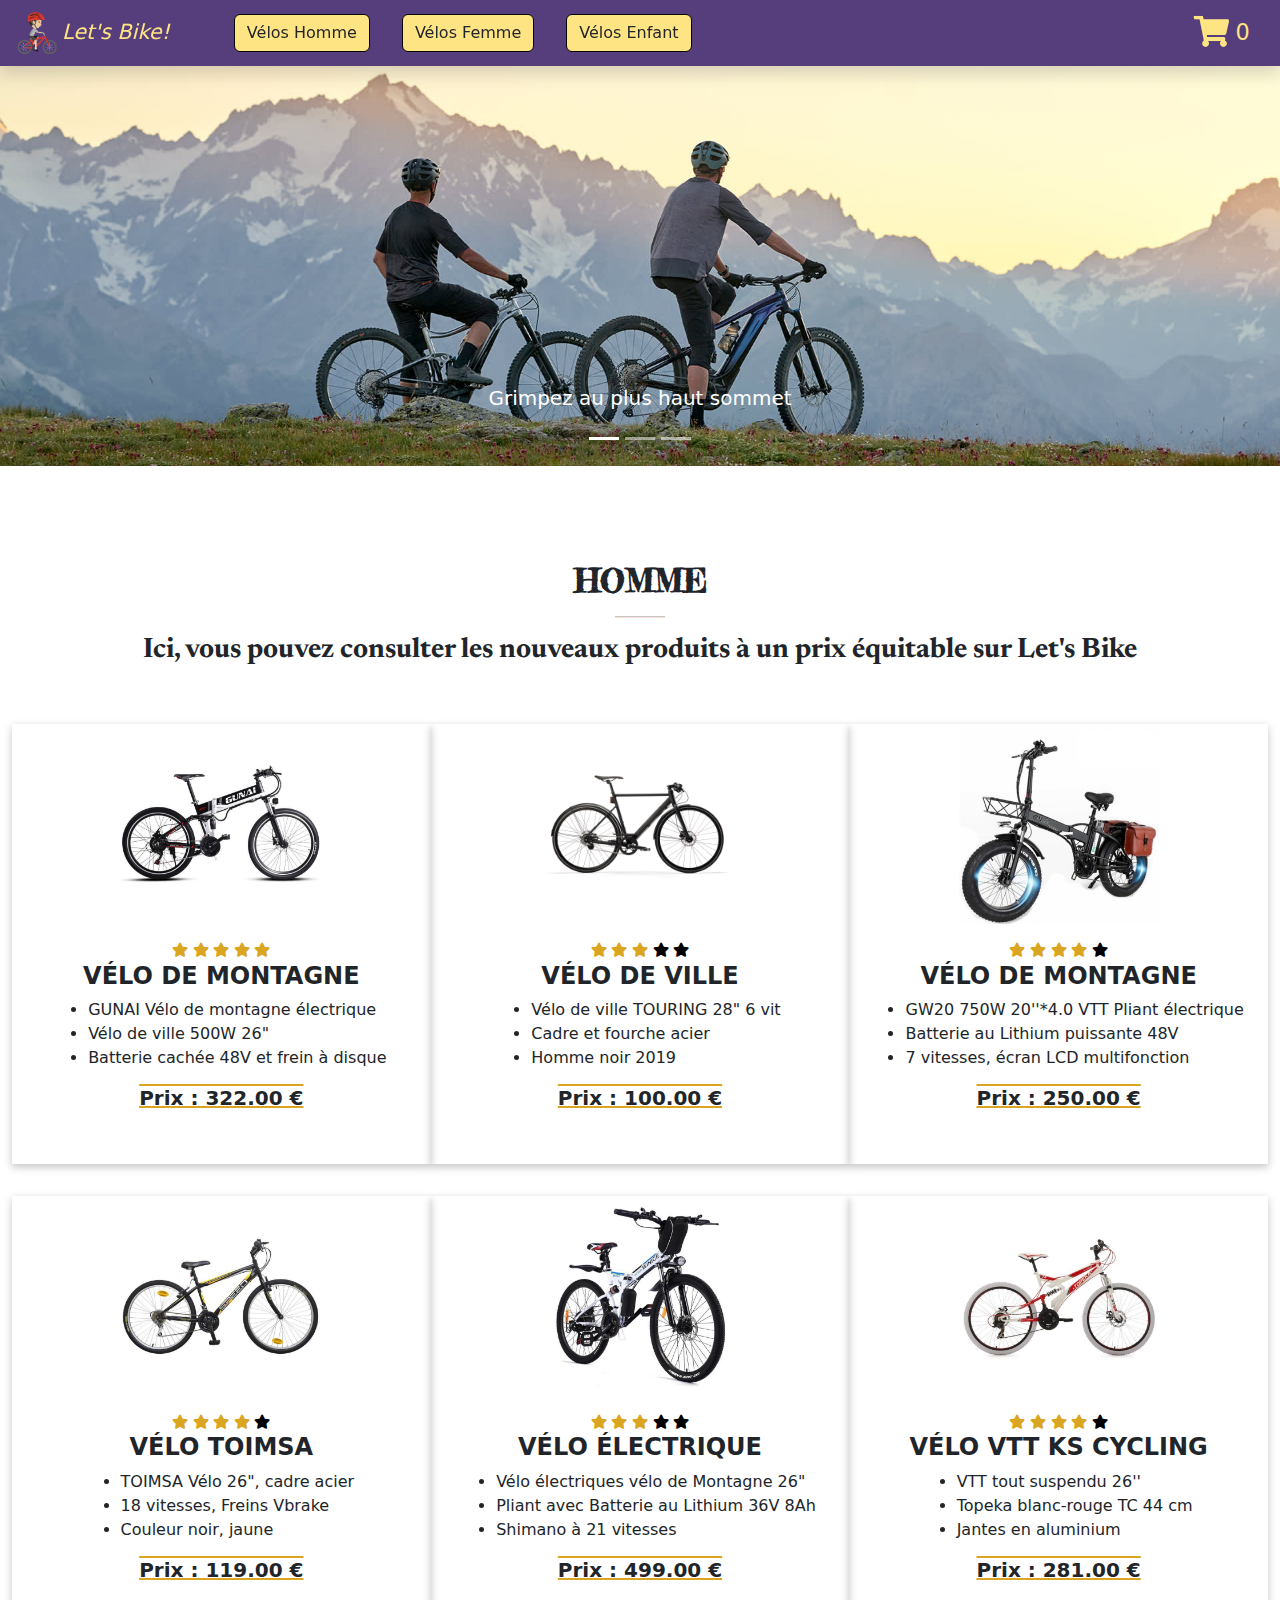
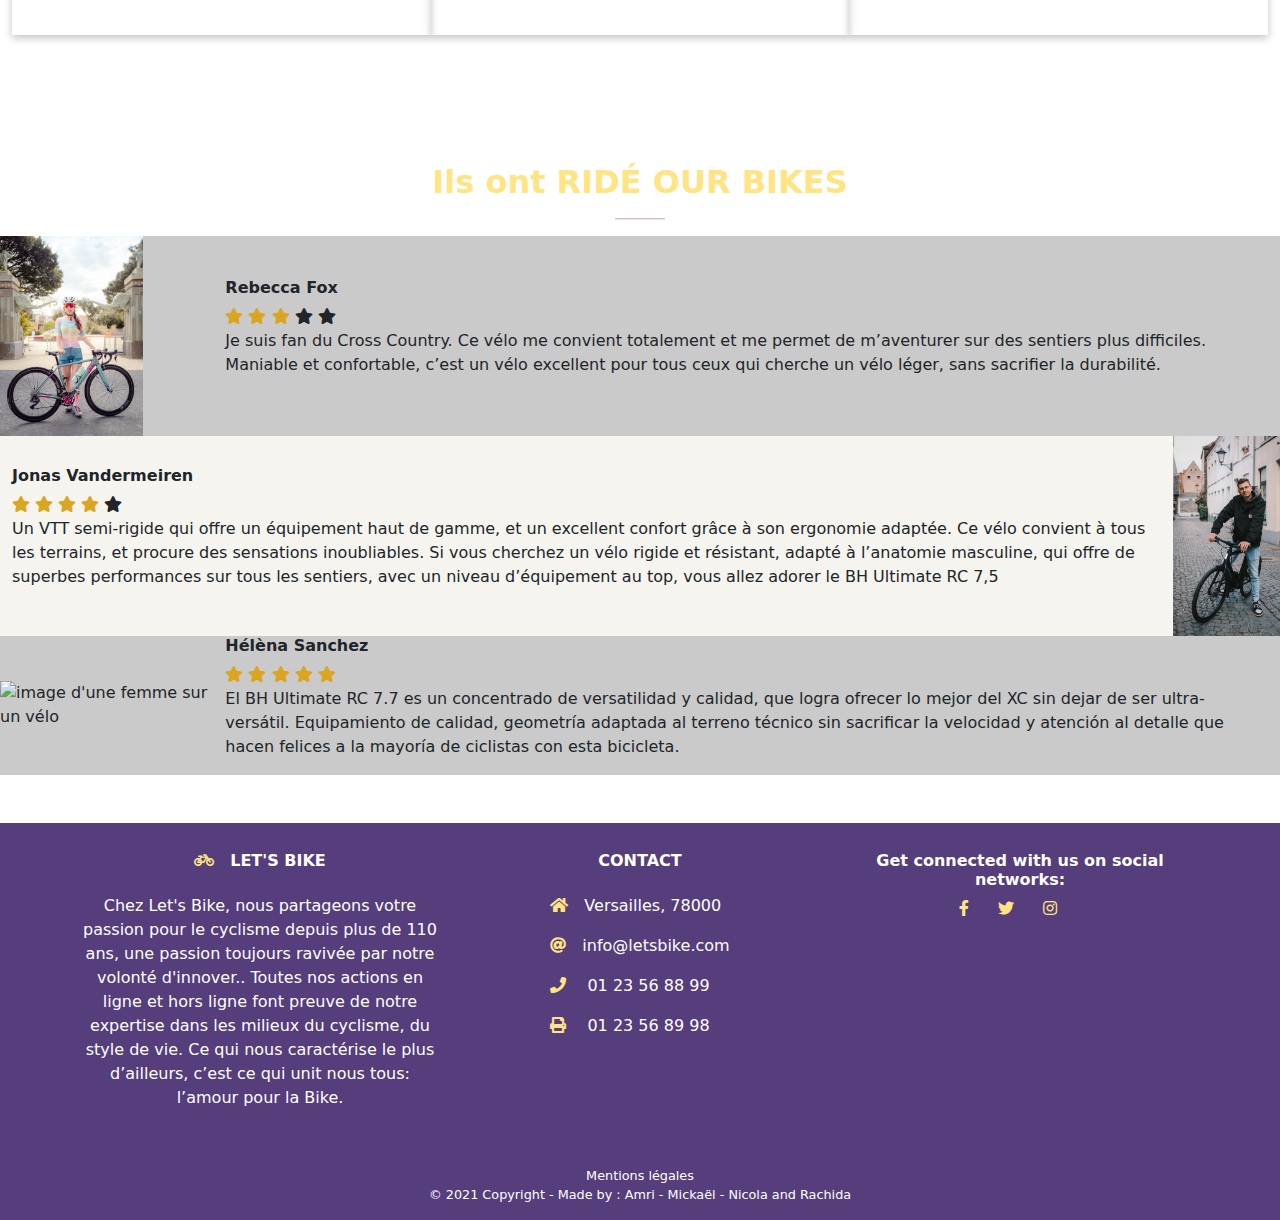
==== index.html @ 87f049ac "2éme modal" ====
<!DOCTYPE html>
<html lang="fr" dir="ltr">

<head>
    <meta charset="UTF-8">
    <meta http-equiv="X-UA-Compatible" content="IE=edge">
    <meta name="viewport" content="width=device-width, initial-scale=1.0">
    <!-- Favicon -->
    <link rel="icon" href="images/icon/favi.png" />
    <title>Let's Bike - Home</title>

    <!-- Bootstrap CSS -->
    <link rel="stylesheet" href="https://cdn.jsdelivr.net/npm/bootstrap@5.0.1/dist/css/bootstrap.min.css">
    <!-- Font awesome -->
    <link rel="stylesheet" href="https://cdnjs.cloudflare.com/ajax/libs/font-awesome/5.15.3/css/all.min.css" />
    <!--Font style google-->
    <link rel="preconnect" href="https://fonts.gstatic.com">
    <link href="https://fonts.googleapis.com/css2?family=Fredericka+the+Great&display=swap" rel="stylesheet">
    <link href="https://fonts.googleapis.com/css2?family=Newsreader:wght@200&display=swap" rel="stylesheet">

    <!-- Mon fichier css-->
    <link rel="stylesheet" href="css/style.css">


</head>

<body>
    <!-- Header -->
    <header id="header-top">
        <!-- Navbar -->
        <nav class="navbar navbar-expand-md navbar-dark fixed-top shadow" id="navbar-custom">
            <!-- Container wrapper -->
            <div class="container-fluid d-flex flex-wrap justify-content-between">
                <!-- Navbar brand -->
                <div class="brand order-2 order-md-1">
                    <a class="navbar-brand mt-lg-0 fst-italic" href="#header-top"><img class="my-0"
                            src="images/logo.png" alt="logo" height="50px" width="50px">Let's Bike!</a>
                </div>

                <!-- Toggle button -->
                <div class="menu-burger order-1">
                    <button class="navbar-toggler" type="button" data-bs-toggle="collapse" data-bs-target="#navbarNav"
                        aria-controls="navbarNav" aria-expanded="false" aria-label="Toggle navigation">
                        <span class="navbar-toggler-icon"></span>
                    </button>
                </div>

                <!-- Collapsible wrapper -->
                <div id="navbarNav" class="collapse navbar-collapse order-2 order-md-1">

                    <!-- links -->
                    <ul class="navbar-nav fs-4 me-auto mb-2 mb-lg-0 categories text-center">
                        <li class="nav-item displayed my-1">
                            <a class="btn btn ms-lg-5 mx-3 " href="#velos-homme">Vélos Homme</a>
                        </li>
                        <li class="nav-item my-1">
                            <a class="btn btn mx-3" href="#velos-femme">Vélos Femme</a>
                        </li>
                        <li class="nav-item my-1">
                            <a class="btn btn mx-3" href="#velos-enfant">Vélos Enfant</a>
                        </li>
                    </ul>
                    <!-- links -->
                </div>
                <!-- Collapsible wrapper -->

                <!-- Right elements -->
                <div class="cart d-flex me-lg-3 order-1">
                    <!-- Icon -->
                    <a href="#"><i class="fas fa-shopping-cart" data-bs-toggle="modal" data-bs-target="#exampleModal"></i><span
                            class="items-counter ml-auto p-2">0</span>
                    </a>
                </div>
                <!-- Right elements -->
            </div>
            <!-- Container wrapper -->
        </nav>
        <!-- Navbar -->
    </header class="mb-5">

    <!-- Carousel -->
    <section id="carousel">
        <div id="carouselExampleCaptions" class="carousel slide carousel-fade" data-bs-ride="carousel">
            <div class="carousel-indicators">
                <button type="button" data-bs-target="#carouselExampleCaptions" data-bs-slide-to="0" class="active"
                    aria-current="true" aria-label="Slide 1"></button>
                <button type="button" data-bs-target="#carouselExampleCaptions" data-bs-slide-to="1"
                    aria-label="Slide 2"></button>
                <button type="button" data-bs-target="#carouselExampleCaptions" data-bs-slide-to="2"
                    aria-label="Slide 3"></button>
            </div>
            <div class="carousel-inner">
                <div class="carousel-item active">
                    <img src="images/carousel/carousel1.jpeg" class="d-block w-100" alt="...">
                    <div class="carousel-caption d-none d-md-block">
                        <h5>Grimpez au plus haut sommet</h5>
                        <p></p>
                    </div>
                </div>
                <div class="carousel-item">
                    <img src="images/carousel/carousel2.jpeg" class="d-block w-100" alt="...">
                    <div class="carousel-caption d-none d-md-block">
                        <h5>Traversez sans effort</h5>
                        <p></p>
                    </div>
                </div>
                <div class="carousel-item">
                    <img src="images/carousel/carousel3.jpeg" class="d-block w-100" alt="...">
                    <div class="carousel-caption d-none d-md-block">
                        <h5>Partagez un chemin</h5>
                        <p></p>
                    </div>
                </div>
            </div>
        </div>
    </section>
    <!-- Les cards Section -->

    <!-- Les cards Vélo pour Homme -->
    <main class="categories">
        <section id="velos-homme" class="category displayed mb-5 pb-5">

            <div class="container text-center mt-5 py-5">
                <h2 class="text-uppercase fw-bold">HOMME</h2>
                <hr class="mx-auto">
                <h3>Ici, vous pouvez consulter les nouveaux produits à un prix équitable sur Let's Bike</h3>
            </div>

            <div class="row mx-auto container-fluid">

                <div id="0" class="product text-center col-12 col-lg-4">
                    <img class="img-fluid mb-3" src="images/veloHomme/velo1.jpg" alt="velo1"
                        title="GUNAI Vélo de montagne électrique" height="200" width="200">
                    <div class="star">
                        <i class="fas fa-star"></i>
                        <i class="fas fa-star"></i>
                        <i class="fas fa-star"></i>
                        <i class="fas fa-star"></i>
                        <i class="fas fa-star"></i>
                    </div>
                    <h4 class="p-name fw-bold">VÉLO DE MONTAGNE</h4>
                    <ul class="info-flex">
                        <li>
                            GUNAI Vélo de montagne électrique
                        </li>
                        <li>
                            Vélo de ville 500W 26"
                        </li>
                        <li>
                            Batterie cachée 48V et frein à
                            disque
                        </li>
                    </ul>
                    <h5 class="p-price fw-bold">Prix : 322.00 €</h5>
                    <button class="buy-btn" data-bs-toggle="modal" data-bs-target="#exampleModalBuy"><i class="fas fa-shopping-cart"></i> Achat</button>
                    <button class="get-btn"><i class="fas fa-shopping-basket"></i> Ajouter au panier</button>
                </div>



                <div id="1" class="product col-12 col-lg-4 text-center">


                    <img class="img-fluid mb-3" src="images/veloHomme/velo2.jpg" alt="velo2"
                        title="Vélo de ville touring" height="200" width="200">
                    <div class="star">
                        <i class="fas fa-star"></i>
                        <i class="fas fa-star"></i>
                        <i class="fas fa-star"></i>
                        <span class="star-1"><i class="fas fa-star"></i></span>
                        <span class="star-1"><i class="fas fa-star"></i></span>
                    </div>
                    <h4 class="p-name fw-bold">VÉLO DE VILLE</h4>
                    <ul class="info-flex">
                        <li>Vélo de ville TOURING 28" 6 vit</li>
                        <li>Cadre et fourche acier </li>
                        <li>Homme noir 2019</li>
                    </ul>

                    <h5 class="p-price fw-bold">Prix : 100.00 €</h5>
                    <button class="buy-btn" data-bs-toggle="modal" data-bs-target="#exampleModalBuy"><i class="fas fa-shopping-cart"></i> Achat</button>
                    <button class="get-btn"><i class="fas fa-shopping-basket"></i> Ajouter au panier</button>
                </div>





                <div id="2" class="product text-center col-12 col-lg-4">
                    <img class="img-fluid mb-3" src="images/veloHomme/velo3.jpg" alt="velo3"
                        title="VTT Pliant électrique" height="200" width="200">
                    <div class="star">
                        <i class="fas fa-star"></i>
                        <i class="fas fa-star"></i>
                        <i class="fas fa-star"></i>
                        <i class="fas fa-star"></i>
                        <span class="star-1"><i class="fas fa-star"></i></span>
                    </div>
                    <h4 class="p-name fw-bold">VÉLO DE MONTAGNE</h4>

                    <ul class="info-flex">
                        <li>GW20 750W 20''*4.0 VTT Pliant électrique</li>
                        <li>Batterie au Lithium puissante 48V</li>
                        <li>7 vitesses, écran LCD multifonction</li>
                    </ul>

                    <h5 class="p-price fw-bold">Prix : 250.00 €</h5>
                    <button class="buy-btn" data-bs-toggle="modal" data-bs-target="#exampleModalBuy"><i class="fas fa-shopping-cart"></i> Achat</button>
                    <button class="get-btn"><i class="fas fa-shopping-basket"></i> Ajouter au panier</button>
                </div>


                <div id="3" class="product text-center col-12 col-lg-4">
                    <img class="img-fluid mb-3" src="images/veloHomme/velo4.jpg" alt="velo4" title="TOIMSA Vélo 26"
                        height="200" width="200">
                    <div class="star">
                        <i class="fas fa-star"></i>
                        <i class="fas fa-star"></i>
                        <i class="fas fa-star"></i>
                        <i class="fas fa-star"></i>
                        <span class="star-1"><i class="fas fa-star"></i></span>
                    </div>
                    <h4 class="p-name fw-bold">VÉLO TOIMSA</h4>

                    <ul class="info-flex">
                        <li>TOIMSA Vélo 26", cadre acier</li>
                        <li>18 vitesses, Freins Vbrake</li>
                        <li>Couleur noir, jaune</li>
                    </ul>

                    <h5 class="p-price fw-bold">Prix : 119.00 €</h5>
                    <button class="buy-btn" data-bs-toggle="modal" data-bs-target="#exampleModalBuy"><i class="fas fa-shopping-cart"></i> Achat</button>
                    <button class="get-btn"><i class="fas fa-shopping-basket"></i> Ajouter au panier</button>
                </div>

                <div id="4" class="product text-center col-12 col-lg-4">
                    <img class="img-fluid mb-3" src="images/veloHomme/velo5.jpg" alt="velo5"
                        title="Vélo électriques vélo de Montagne" height="200" width="200">
                    <div class="star">
                        <i class="fas fa-star"></i>
                        <i class="fas fa-star"></i>
                        <i class="fas fa-star"></i>
                        <span class="star-1"> <i class="fas fa-star"></i></span>
                        <span class="star-1"> <i class="fas fa-star"></i></span>
                    </div>
                    <h4 class="p-name fw-bold">VÉLO ÉLECTRIQUE</h4>
                    <ul class="info-flex">
                        <li>Vélo électriques vélo de Montagne 26"</li>
                        <li>Pliant avec Batterie au Lithium 36V 8Ah</li>
                        <li>Shimano à 21 vitesses</li>
                    </ul>
                    <h5 class="p-price fw-bold">Prix : 499.00 €</h5>
                    <button class="buy-btn" data-bs-toggle="modal" data-bs-target="#exampleModalBuy"><i class="fas fa-shopping-cart"></i> Achat</button>
                    <button class="get-btn"><i class="fas fa-shopping-basket"></i> Ajouter au panier</button>
                </div>

                <div id="5" class="product text-center col-12 col-lg-4">
                    <img class="img-fluid mb-3" src="images/veloHomme/velo6.jpg" alt="velo6" title="VTT KS Cycling"
                        height="200" width="200">
                    <div class="star">
                        <i class="fas fa-star"></i>
                        <i class="fas fa-star"></i>
                        <i class="fas fa-star"></i>
                        <i class="fas fa-star"></i>
                        <span class="star-1"> <i class="fas fa-star"></i></span>
                    </div>
                    <h4 class="p-name fw-bold">VÉLO VTT KS CYCLING</h4>
                    <ul class="info-flex">
                        <li>VTT tout suspendu 26''</li>
                        <li>Topeka blanc-rouge TC 44 cm</li>
                        <li>Jantes en aluminium</li>
                    </ul>
                    <h5 class="p-price fw-bold">Prix : 281.00 €</h5>
                    <button class="buy-btn" data-bs-toggle="modal" data-bs-target="#exampleModalBuy"><i class="fas fa-shopping-cart"></i> Achat</button>
                    <button class="get-btn"><i class="fas fa-shopping-basket"></i> Ajouter au panier</button>
                </div>
            </div>
        </section>
        <!-- Fin section Homme -->

        <!-- Début section Femme -->
        <section id="velos-femme" class="category mb-5 pb-5">

            <div class="container text-center mt-5 py-5">
                <h2 class="text-uppercase fw-bold">FEMME</h2>
                <hr class="mx-auto">
                <h3>Ici, vous pouvez consulter les nouveaux produits à un prix équitable sur Let's Bike</h3>
            </div>

            <div class="row mx-auto container-fluid">

                <div id="6" class="product text-center col-12 col-lg-4">
                    <img class="img-fluid mb-3" src="images/veloFemme/velo1.jpg" alt="velo1" title="Vélo 26'' VTC City"
                        height="200" width="200">
                    <div class="star">
                        <i class="fas fa-star"></i>
                        <i class="fas fa-star"></i>
                        <i class="fas fa-star"></i>
                        <i class="fas fa-star"></i>
                        <span class="star-1"><i class="fas fa-star"></i></span>
                    </div>
                    <h4 class="p-name fw-bold text-uppercase">Vélo 26'' VTC City</h4>
                    <ul class="info-flex">
                        <li>Vélo 26'' VTC City, 6 Vitesses</li>
                        <li>Dérailleur Shimano TY21, Equipement City avec panier</li>
                        <li>Garde boue & porte bagages</li>
                    </ul>

                    <h5 class="p-price fw-bold">Prix : 199.90 €</h5>
                    <button class="buy-btn" data-bs-toggle="modal" data-bs-target="#exampleModalBuy"><i class="fas fa-shopping-cart"></i> Achat</button>
                    <button class="get-btn"><i class="fas fa-shopping-basket"></i> Ajouter au panier</button>
                </div>



                <div id="7" class="product text-center col-12 col-lg-4">
                    <img class="img-fluid mb-3" src="images/veloFemme/velo2.jpg" alt="velo2" title="VTC Vélo de ville"
                        height="200" width="200">
                    <div class="star">
                        <i class="fas fa-star"></i>
                        <i class="fas fa-star"></i>
                        <i class="fas fa-star"></i>
                        <i class="fas fa-star"></i>
                        <span class="star-1"><i class="fas fa-star"></i></span>
                    </div>
                    <h4 class="p-name fw-bold text-uppercase">VTC Vélo de ville</h4>
                    <ul class="info-flex">
                        <li>BIKESTAR, VTC Vélo de ville, 28" pouces</li>
                        <li>7 vitesse Shimano, Vélo urbain</li>
                        <li>Vélo de Confort Retro, Marron</li>
                    </ul>
                    <h5 class="p-price fw-bold">Prix : 337.90 €</h5>
                    <button class="buy-btn" data-bs-toggle="modal" data-bs-target="#exampleModalBuy"><i class="fas fa-shopping-cart"></i> Achat</button>
                    <button class="get-btn"><i class="fas fa-shopping-basket"></i> Ajouter au panier</button>
                </div>



                <div id="8" class="product text-center col-12 col-lg-4">
                    <img class="img-fluid mb-3" src="images/veloFemme/velo3.jpg" alt="velo3"
                        title="Luxueux Vélo hollandais" height="200" width="200">
                    <div class="star">
                        <i class="fas fa-star"></i>
                        <i class="fas fa-star"></i>
                        <i class="fas fa-star"></i>
                        <i class="fas fa-star"></i>
                        <i class="fas fa-star"></i>
                    </div>
                    <h4 class="p-name fw-bold text-uppercase">Luxueux Vélo hollandais</h4>
                    <ul class="info-flex">
                        <li>Vélo De Ville 28"</li>
                        <li>Luxueux Vélo style contemporain</li>
                        <li>Jantes en aluminium</li>
                    </ul>

                    <h5 class="p-price fw-bold">Prix : 216.99 €</h5>
                    <button class="buy-btn"><i class="fas fa-shopping-cart"></i> Achat</button>
                    <button class="get-btn"><i class="fas fa-shopping-basket"></i> Ajouter au panier</button>
                </div>


                <div id="9" class="product text-center col-12 col-lg-4">
                    <img class="img-fluid mb-3" src="images/veloFemme/velo4.jpg" alt="velo4"
                        title="WINICE Vélo électrique" height="200" width="200">
                    <div class="star">
                        <i class="fas fa-star"></i>
                        <i class="fas fa-star"></i>
                        <i class="fas fa-star"></i>
                        <i class="fas fa-star"></i>
                        <i class="fas fa-star"></i>
                    </div>
                    <h4 class="p-name fw-bold text-uppercase">WINICE Vélo électrique</h4>
                    <ul class="info-flex">
                        <li>WINICE Vélo électrique pliant 20"</li>
                        <li>Vélo femmes 7 vitesses</li>
                        <li>Moteur 250W avec Batterie au Lithium-ION 36V 8Ah</li>
                    </ul>

                    <h5 class="p-price fw-bold">Prix : 849.99 €</h5>
                    <button class="buy-btn"data-bs-toggle="modal" data-bs-target="#exampleModalBuy"><i class="fas fa-shopping-cart"></i> Achat</button>
                    <button class="get-btn"><i class="fas fa-shopping-basket"></i> Ajouter au panier</button>
                </div>

                <div id="10" class="product text-center col-12 col-lg-4">
                    <img class="img-fluid mb-3" src="images/veloFemme/velo5.jpg" alt="velo5" title="Vélo mercier"
                        height="200" width="200">
                    <div class="star">
                        <i class="fas fa-star"></i>
                        <i class="fas fa-star"></i>
                        <i class="fas fa-star"></i>
                        <i class="fas fa-star"></i>
                        <i class="fas fa-star"></i>
                    </div>
                    <h4 class="p-name fw-bold text-uppercase">Vélo mercier</h4>
                    <ul>
                        <li>Vélo mercier 28’ Femme, ELANE</li>
                        <li>Cadre Alu, autonomie 80 km</li>
                        <li>Jante aluminium noir</li>
                    </ul>

                    <h5 class="p-price fw-bold">Prix : 1129.99 €</h5>
                    <button class="buy-btn"data-bs-toggle="modal" data-bs-target="#exampleModalBuy"><i class="fas fa-shopping-cart"></i> Achat</button>
                    <button class="get-btn"><i class="fas fa-shopping-basket"></i> Ajouter au panier</button>
                </div>

                <div id="11" class="product text-center col-12 col-lg-4">
                    <img class="img-fluid mb-3" src="images/veloFemme/velo6.jpg" alt="velo6" title="Vélo City Trekking"
                        height="200" width="200">
                    <div class="star">
                        <i class="fas fa-star"></i>
                        <i class="fas fa-star"></i>
                        <span class="star-1"> <i class="fas fa-star"></i></span>
                        <span class="star-1"> <i class="fas fa-star"></i></span>
                        <span class="star-1"> <i class="fas fa-star"></i></span>
                    </div>
                    <h4 class="p-name fw-bold text-uppercase">Vélo City Trekking</h4>
                    <ul class="info-flex">
                        <li>BOJRD, Vélo City Trekking 26"</li>
                        <li>21 V, Freins V-Brake</li>
                        <li>Jantes alu</li>
                    </ul>

                    <h5 class="p-price fw-bold">Prix : 181.00 €</h5>
                    <button class="buy-btn" data-bs-toggle="modal" data-bs-target="#exampleModalBuy"><i class="fas fa-shopping-cart"></i> Achat</button>
                    <button class="get-btn"><i class="fas fa-shopping-basket"></i> Ajouter au panier</button>
                </div>
            </div>

        </section>
        <!-- Fin section Femme -->

        <!-- Section enfants-->
        <section id="velos-enfant" class="category mb-5 pb-5">

            <div class="container text-center mt-5 py-5">
                <h2 class="text-uppercase fw-bold">enfant</h2>
                <hr class="mx-auto">
                <h3>Ici, vous pouvez consulter les nouveaux produits à un prix équitable sur Let's Bike</h3>
            </div>

            <div class="row mx-auto container-fluid">

                <div id="12" class="product text-center col-12 col-lg-4">
                    <img class="img-fluid mb-3" src="images/veloEnfant/velo1.jpg" alt="velo1" title="Vélo Enfant"
                        height="200" width="200">
                    <div class="star">
                        <i class="fas fa-star"></i>
                        <i class="fas fa-star"></i>
                        <i class="fas fa-star"></i>
                        <i class="fas fa-star"></i>
                        <span class="star-1"> <i class="fas fa-star"></i></span>
                    </div>
                    <h4 class="p-name fw-bold text-uppercase">Vélo Enfant</h4>
                    <ul class="info-flex">
                        <li>Vélo Enfant 14"</li>
                        <li>La Reine des Neiges 4/6 ans</li>
                        <li>Classique, sans jante</li>
                    </ul>
                    <h5 class="p-price fw-bold">Prix : 64.99 €</h5>
                    <button class="buy-btn" data-bs-toggle="modal" data-bs-target="#exampleModalBuy"><i class="fas fa-shopping-cart"></i> Achat</button>
                    <button class="get-btn"><i class="fas fa-shopping-basket"></i> Ajouter au panier</button>
                </div>



                <div id="13" class="product text-center col-12 col-lg-4">
                    <img class="img-fluid mb-3" src="images/veloEnfant/velo2.jpg" alt="velo2" title="SPIDERMAN Vélo"
                        height="200" width="200">
                    <div class="star">
                        <i class="fas fa-star"></i>
                        <i class="fas fa-star"></i>
                        <i class="fas fa-star"></i>
                        <span class="star-1"> <i class="fas fa-star"></i></span>
                        <span class="star-1"> <i class="fas fa-star"></i></span>
                    </div>
                    <h4 class="p-name fw-bold text-uppercase">SPIDERMAN Vélo</h4>
                    <ul class="info-flex">
                        <li>Vélo enfant 14", 4/7 ans</li>
                        <li>Jante noir</li>
                        <li>Couleur bleu et rouge</li>
                    </ul>

                    <h5 class="p-price fw-bold">Prix : 119.99 €</h5>
                    <button class="buy-btn" data-bs-toggle="modal" data-bs-target="#exampleModalBuy"><i class="fas fa-shopping-cart"></i> Achat</button>
                    <button class="get-btn"><i class="fas fa-shopping-basket"></i> Ajouter au panier</button>
                </div>



                <div id="14" class="product text-center col-12 col-lg-4">
                    <img class="img-fluid mb-3" src="images/veloEnfant/velo3.jpg" alt="velo3" title="Vélo Volcano"
                        height="200" width="200">
                    <div class="star">
                        <i class="fas fa-star"></i>
                        <i class="fas fa-star"></i>
                        <i class="fas fa-star"></i>
                        <i class="fas fa-star"></i>
                        <i class="fas fa-star"></i>
                    </div>
                    <h4 class="p-name fw-bold text-uppercase">Vélo Volcano</h4>
                    <ul class="info-flex">
                        <li>Vélo Volcano 14"</li>
                        <li>Frein avant Type Caliper</li>
                        <li>Couleur rouge</li>
                    </ul>

                    <h5 class="p-price fw-bold">Prix : 106.00 €</h5>
                    <button class="buy-btn" data-bs-toggle="modal" data-bs-target="#exampleModalBuy"><i class="fas fa-shopping-cart"></i> Achat</button>
                    <button class="get-btn"><i class="fas fa-shopping-basket"></i> Ajouter au panier</button>
                </div>


                <div id="15" class="product text-center col-12 col-lg-4">
                    <img class="img-fluid mb-3" src="images/veloEnfant/velo4.jpg" alt="velo4"
                        title="LA REINE DES NEIGES Vélo" height="200" width="200">
                    <div class="star">
                        <i class="fas fa-star"></i>
                        <i class="fas fa-star"></i>
                        <i class="fas fa-star"></i>
                        <i class="fas fa-star"></i>
                        <i class="fas fa-star"></i>
                    </div>
                    <h4 class="p-name fw-bold text-uppercase">Vélo LA REINE DES NEIGES</h4>
                    <ul class="info-flex">
                        <li>LA REINE DES NEIGES Vélo 12"</li>
                        <li>Couleur bleu et blanc avec casque</li>
                        <li>Jante aluminium</li>
                    </ul>

                    <h5 class="p-price fw-bold">Prix : 100.99 €</h5>
                    <button class="buy-btn" data-bs-toggle="modal" data-bs-target="#exampleModalBuy"><i class="fas fa-shopping-cart"></i> Achat</button>
                    <button class="get-btn"><i class="fas fa-shopping-basket"></i> Ajouter au panier</button>
                </div>

                <div id="16" class="product text-center col-12 col-lg-4">
                    <img class="img-fluid mb-3" src="images/veloEnfant/velo5.jpg" alt="velo5" title="Vélo Avengers"
                        height="200" width="200">
                    <div class="star">
                        <i class="fas fa-star"></i>
                        <i class="fas fa-star"></i>
                        <i class="fas fa-star"></i>
                        <i class="fas fa-star"></i>
                        <span class="star-1"> <i class="fas fa-star"></i></span>
                    </div>
                    <h4 class="p-name fw-bold text-uppercase">Vélo Avengers</h4>
                    <ul class="info-flex">
                        <li>Vélo Avengers 12"</li>
                        <li>Disney Noir Marve</li>
                        <li>Pneus gonflables</li>
                    </ul>

                    <h5 class="p-price fw-bold">Prix : 89.90 €</h5>
                    <button class="buy-btn" data-bs-toggle="modal" data-bs-target="#exampleModalBuy"><i class="fas fa-shopping-cart"></i> Achat</button>
                    <button class="get-btn"><i class="fas fa-shopping-basket"></i> Ajouter au panier</button>
                </div>

                <div id="17" class="product text-center col-12 col-lg-4">
                    <img class="img-fluid mb-3" src="images/veloEnfant/velo6.jpg" alt="velo6" title="Vélo Patrouille"
                        height="200" width="200">
                    <div class="star">
                        <i class="fas fa-star"></i>
                        <i class="fas fa-star"></i>
                        <i class="fas fa-star"></i>
                        <span class="star-1"> <i class="fas fa-star"></i></span>
                        <span class="star-1"> <i class="fas fa-star"></i></span>
                    </div>
                    <h4 class="p-name fw-bold text-uppercase">Vélo Patrouille</h4>
                    <ul class="info-flex">
                        <li>Vélo enfant 10" Pat Patrouille</li>
                        <li>Equipé de 2 stabilisateurs amovible</li>
                        <li>Plaque avant décorative</li>
                    </ul>

                    <h5 class="p-price fw-bold">Prix : 86.00 €</h5>
                    <button class="buy-btn" data-bs-toggle="modal" data-bs-target="#exampleModalBuy"><i class="fas fa-shopping-cart"></i> Achat</button>
                    <button class="get-btn"><i class="fas fa-shopping-basket"></i> Ajouter au panier</button>
                </div>
            </div>

        </section>

        <!-- Fin section enfants-->

        <!-- Fin les cards -->
    </main>

    <aside>
        <!-- Comments section  -->
        <h2 class="text-center m-3 titre-avis"><strong>Ils ont RIDÉ OUR BIKES</strong> </h2>
        <hr class="mx-auto">
        <div class="container-fluid">
            <!-- 1st comment  -->
            <div class=" row comment-section bg-1">
                <div class="col-lg-2 col-sm-12 p-0">
                    <img src="images/customers/rebecca-fox.jpg" height="200" alt="image d'une femme sur un vélo">
                </div>
                <div class="col-lg-10 col-sm-12">
                    <h6><strong>Rebecca Fox</strong></h6>
                    <span class="fas fa-star comment-rate"></span>
                    <span class="fas fa-star comment-rate"></span>
                    <span class="fas fa-star comment-rate"></span>
                    <span class="fas fa-star"></span>
                    <span class="fas fa-star"></span>
                    <p>Je suis fan du Cross Country. Ce vélo me convient totalement et me permet de m’aventurer sur des
                        sentiers plus difficiles. Maniable et confortable, c’est un vélo excellent pour tous ceux qui
                        cherche un vélo léger, sans sacrifier la durabilité.</p>
                </div>
            </div>
            <!-- 1st comment  -->
            <!-- 2nd comment  -->
            <div class=" row comment-section bg-2">
                <div class="col-lg-11 col-sm-12 ">
                    <h6><strong>Jonas Vandermeiren</strong> </h6>
                    <span class="fas fa-star comment-rate"></span>
                    <span class="fas fa-star comment-rate "></span>
                    <span class="fas fa-star comment-rate"></span>
                    <span class="fas fa-star comment-rate"></span>
                    <span class="fas fa-star"></span>
                    <p>Un VTT semi-rigide qui offre un équipement haut de gamme, et un excellent confort grâce à son
                        ergonomie adaptée. Ce vélo convient à tous les terrains, et procure des sensations inoubliables.
                        Si vous cherchez un vélo rigide et résistant, adapté à l’anatomie masculine, qui offre de
                        superbes performances sur tous les sentiers, avec un niveau d’équipement au top, vous allez
                        adorer le BH Ultimate RC 7,5</p>
                </div>
                <div class="col-lg-1 col-sm-12 p-0 image-david ">
                    <img src="images/customers/jonas-vandermeiren.jpg" height="200" alt="image d'un homme sur un vélo">
                </div>
            </div>
            <!-- 2nd comment  -->
            <!-- 3rd comment  -->
            <div class=" row comment-section bg-1">
                <div class="col-lg-2 col-sm-12 p-0">
                    <img src="images/customers/helena-dos-santos.jpg" height="200" alt="image d'une femme sur un vélo">
                </div>
                <div class="col-lg-10 col-sm-12">
                    <h6><strong>Hélèna Sanchez</strong></h6>
                    <span class="fa fa-star comment-rate"></span>
                    <span class="fa fa-star comment-rate"></span>
                    <span class="fa fa-star comment-rate"></span>
                    <span class="fa fa-star comment-rate"></span>
                    <span class="fa fa-star comment-rate"></span>
                    <p>El BH Ultimate RC 7.7 es un concentrado de versatilidad y calidad, que logra ofrecer lo mejor del
                        XC sin dejar de ser ultra-versátil. Equipamiento de calidad, geometría adaptada al terreno
                        técnico sin sacrificar la velocidad y atención al detalle que hacen felices a la mayoría de
                        ciclistas con esta bicicleta. </p>
                </div>
            </div>
            <!-- 3rd comment  -->
        </div>
        </div>
        <!-- Comments section -->
    </aside>
    <!-- Footer -->
    <footer class="pt-1 mt-5 text-white">
        <!-- Row section -->
        <div class="container text-md-start ">
            <div class="row mt-4">
                <div class="col-md-4 col-lg-4 mx-auto mb-4 text-center">
                    <h6 class="text-uppercase fw-bold mb-4">
                        <i class="fas fa-bicycle me-3 "></i>Let's bike
                    </h6>
                    <p>Chez Let's Bike, nous partageons votre passion pour le cyclisme depuis plus de 110 ans, une
                        passion toujours ravivée par notre volonté d'innover.. Toutes nos actions en ligne et hors ligne
                        font preuve de notre expertise dans les milieux du cyclisme, du style de vie. Ce qui nous
                        caractérise le plus d’ailleurs, c’est ce qui unit nous tous: l’amour pour la Bike.</p>
                </div>
                <!--Infos -->
                <div class="col-md-4 col-lg-4 ">
                    <h6 class="text-uppercase fw-bold mb-4 text-center">Contact</h6>
                    <div class="contact-flex">
                        <p><i class="fas fa-home me-3"></i>Versailles, 78000</p>
                        <p><i class="fas fa-at me-3"></i>info@letsbike.com</p>
                        <p><i class="fas fa-phone me-3 "></i> 01 23 56 88 99</p>
                        <p><i class="fas fa-print me-3"></i> 01 23 56 89 98</p>
                    </div>
                </div>
                <!-- End Infos -->
                <!-- Social media -->
                <div class="col-md-4 col-lg-4  text-center">
                    <h6 class="fw-bold">Get connected with us on social networks:</h6>
                    <div>
                        <a href="#" class="me-4 ">
                            <i class="fab fa-facebook-f"></i>
                        </a>
                        <a href="#" class="me-4">
                            <i class="fab fa-twitter"></i>
                        </a>
                        <a href="#" class="me-4">
                            <i class="fab fa-instagram"></i>
                        </a>
                    </div>
                </div>
                <!-- End Social media -->
            </div>

        </div>
        <!-- End Row section -->
        <!-- Copyright -->
        <div class="container text-center p-3 copyright">
            <div class="row">
                <div class="col-12">
                    <a class="text-reset" href="#">Mentions légales</a>
                </div>
                <div class="col-12">
                    © 2021 Copyright - Made by : Amri - Mickaël - Nicola and Rachida
                </div>
            </div>
        </div>
        <!-- End Copyright -->
    </footer>


    <!-- Modal Window button paiement -->

    <div class="modal fade" id="exampleModalBuy" tabindex="-1" aria-labelledby="exampleModalLabel" aria-hidden="true" style="z-index: 1600;">
        <div class="modal-dialog">
          <div class="modal-content">
            <div class="modal-header">
              <h5 class="modal-title" id="exampleModalLabel">Paiement sécurisé</h5>
              <button type="button" class="btn-close" data-bs-dismiss="modal" aria-label="Close"></button>
            </div>
            <div class="modal-body">
                <form id=paiement>
                    <fieldset>
                      <legend>Votre identité</legend>
                  
                      <ol>
                        <li>
                          <label for=nom>Nom</label>
                          <input id=nom name=nom type=text placeholder="Prénom et nom" required autofocus>
                        </li>
                        <li>
                          <label for=email>Email</label>
                          <input id=email name=email type=email placeholder="exemple@domaine.com" required>
                        </li>
                        <li>
                          <label for=telephone>Téléphone</label>
                          <input id=telephone name=telephone type=tel placeholder="par ex&nbsp;: +3375500000000" required>
                        </li>
                      </ol>
                    </fieldset>
                  
                    <fieldset>
                      <legend>Adresse de livraison</legend>
                        <ol>
                          <li>
                            <label for=adresse>Adresse</label>
                            <textarea id=adresse name=adresse rows=5 required></textarea>
                          </li>
                          <li>
                            <label for=codepostal>Code postal</label>
                            <input id=codepostal name=codepostal type=text required>
                          </li>
                            <li>
                            <label for=pays>Pays</label>
                            <input id=pays name=pays type=text required>
                          </li>
                        </ol>
                      </fieldset>
                    <fieldset>
                      <legend>Informations CB</legend>
                      <ol>
                        <li>
                          <fieldset>
                            <legend>Type de carte bancaire</legend>
                            <ol>
                              <li>
                                <input id=visa name=type_de_carte type=radio>
                                <label for=visa>VISA</label>
                              </li>
                              <li>
                                <input id=amex name=type_de_carte type=radio>
                                <label for=amex>AmEx</label>
                              </li>
                              <li>
                                <input id=mastercard name=type_de_carte type=radio>
                                <label for=mastercard>Mastercard</label>
                              </li>
                            </ol>
                          </fieldset>
                        </li>
                        <li>
                          <label for=numero_de_carte>N° de carte</label>
                          <input id=numero_de_carte name=numero_de_carte type=number required>
                        </li>
                        <li>
                            <label for=securite>Date de validité</label>
                            <input id=securite name=securite type=date required>
                          </li>
                        <li>
                          <label for=securite>Code sécurité</label>
                          <input id=securite name=securite type=number required>
                        </li>
                        <li>
                          <label for=nom_porteur>Nom du porteur</label>
                          <input id=nom_porteur name=nom_porteur type=text placeholder="Même nom que sur la carte" required>
                        </li>
                      </ol>
                    </fieldset>
                  
                  </form>
              
            </div>
            <div class="modal-footer">
              
              <button type="button" class="btn btn-primary">J'achète !</button>
              <button type="button" class="btn btn-secondary" data-bs-dismiss="modal">Annuler !</button>
            </div>
          </div>
        </div>
      </div>


    <!-- Modal window -->
    <div class="modal fade" id="exampleModal" tabindex="-1" aria-labelledby="exampleModalLabel" aria-hidden="true">
        <div class="modal-dialog modal-lg">
            <div class="modal-content">
                <div class="modal-header">
                    <h5 class="modal-title" id="exampleModalLabel">Les articles dans votre panier :</h5>
                    <button type="button" class="btn-close" data-bs-dismiss="modal" aria-label="Close"></button>
                </div>
                <div class="modal-body">  
                    <div class="products-container">                               

                    <table class="table">
                        <thead class="product-header">
                          <tr>
                            <th scope="col" class="product-reference">Référence</th>
                            <th scope="col" class="product-designation">Désignation</th>
                            <th scope="col" classe="product-price">Prix(€)</th>
                            <th scope="col" class="product-quantity">Quantité</th>
                            <th scope="col" class="product-add">Ajouter</th>
                            <th scope="col" class="product-remove">Retirer</th>
                            <th scope="col" class="product-price">Total(€)</th>
                          </tr>
                        </thead>
                        <tbody class="products">                          
                          
                        
                        </tbody>   

                      </table>
                    </div>  
                </div>
                <div class="modal-footer" id="modal-footer">
                    <button type="button" class="btn btn-warning" id="delete" onclick="click();">Vider le panier</button>
                    <button type="button" class="btn btn-secondary" data-bs-dismiss="modal">Poursuivre mes achats</button>
                    <button type="button" id="button-modal" class="btn btn-primary" data-bs-toggle="modal" data-bs-target="#exampleModalBuy">Passer la commande</button>
                    
                </div>

                
               
            </div>
        </div>
    </div>

   

  


    <!-- Option 1: Bootstrap Bundle with Popper -->
    <script src="https://cdn.jsdelivr.net/npm/bootstrap@5.0.1/dist/js/bootstrap.bundle.min.js"></script>
    <!--Fichier js-->
    <script src="js/script.js"></script>
</body>

</html>
---- css/style.css ----
/*-- General --*/
#velos-homme::before, #velos-femme::before, #velos-enfant::before{
    content: "";
    display: block;
    height: 1px; /* fixed header height*/
    margin: -1px 0 0; /* negative fixed header height */
}

#header-top::before{
    content: "";
    display: block;
    height: 66px;       
}


/*---- Navbar ---- */
header #navbar-custom{
    background-color: #563D7C;
}

#navbar-custom img:hover{
    transform: rotate(-15deg);    
}

#navbar-custom .navbar-brand{
    color: #FFE484;
    font-size: 1.3em; 
    font-weight: 400;   
}

#navbar-custom .nav-link{
    color: #FFE484;
}

header .fa-shopping-cart{
    background: #563D7C;
    color: #FFE484;  
    transform: scale(1.4)
}

header .fa-shopping-cart:hover{
    background: #563D7C;
    color: #edbb15;  
    transform: scale(1.7) rotate(-12deg);
}

header .cart{
    background: #563D7C;
    color: #FFE484;
    transform: scale(1.4);
}

header .cart:hover{
    background: #563D7C;
    color: #edbb15;    
}

header .items-counter{   
     
    color:#FFE484;    
}


.navbar-toggler-icon{
    color: #FFE484;
}

.nav-item a{
    background: #FFE484;    
    border: 1px solid black;  
}

.nav-item a:hover{
    background: #edbb15;
    transform: scale(1.02);   
}


/* --- Tabs --- */

.category{
    display: none;
}

.category.displayed{
    display: block;
}

/* --- Produits (les cards) --- */

.product {
    cursor: pointer;
    margin-bottom: 2rem; 
    box-shadow: rgba(0, 0, 0, 0.24) 0px 3px 8px;  
}
.product img {
    transition: 0.3s all;
}
.product #buy-btn,.product .get-btn{
    transform: translateY(20px);
    opacity: 0;
    transition: 0.3s all;
}

.product:hover #buy-btn,.product:hover .get-btn{  
    transform: translateY(0);
    opacity: 1;   
}

.product .buy-btn,.product .get-btn{
    background-color: #563D7C;
    transform: translateY(20px);
    opacity: 0;
    transition: 0.3s all;
    color: #FFE484;
}
.product:hover .buy-btn,.product:hover .get-btn{
  
    transform: translateY(0);
    opacity: 1;
   
}
hr {
    height: 2px;
    width: 50px;
    background-color: #fb774b;
}
.star {
    font-size: 0.9rem;
    color: goldenrod;
}
.star .star-1 {
    font-size: 0.9rem;
    color: #000;
}
.product button {
    font-size: 0.8rem;
    font-weight: 700;
    outline: none;
    border: none;
    padding: 13px 30px;
    text-transform: uppercase;
    cursor: pointer;
}
.product .info-flex {
    text-align: left;
    display:-moz-inline-stack;
    display:inline-block;
    zoom:1;
    *display:inline;

}
.p-price {
    text-decoration:2px underline overline solid goldenrod;    
}

#velos-homme h2, #velos-femme h2, #velos-enfant h2 {
    font-family: 'Fredericka the Great', cursive;
    font-weight: bold;
}
#velos-homme h3, #velos-femme h3, #velos-enfant h3 {
    font-family: 'Newsreader', serif;
    font-weight: bold;
}


/***** Fin les cards ****/
/********Avis*******/
.titre-avis{
    color:#FFE484;
}
.comment-section{
    align-items: center;
}
.comment-rate {
    color: goldenrod;
  }
.image-david{
    overflow: hidden;
}
.bg-1{
    background-color: #cacaca;
}
.bg-2{
    background-color:#f5f4ef;
  
}

/*******************
        FOOTER
*******************/
footer{
    background-color: #563D7C;
}
footer i{
    color: #FFE484;
}
a{
    text-decoration: none;
}
.contact-flex{
    display: flex;
    flex-direction: column;
    flex-wrap: wrap;
    justify-content: flex-start;
    align-content: center;
}
.copyright{
    font-size: 0.8rem;
}

/****** modal de paiement ***********/
/*
#exampleModalBuy {

}
*/
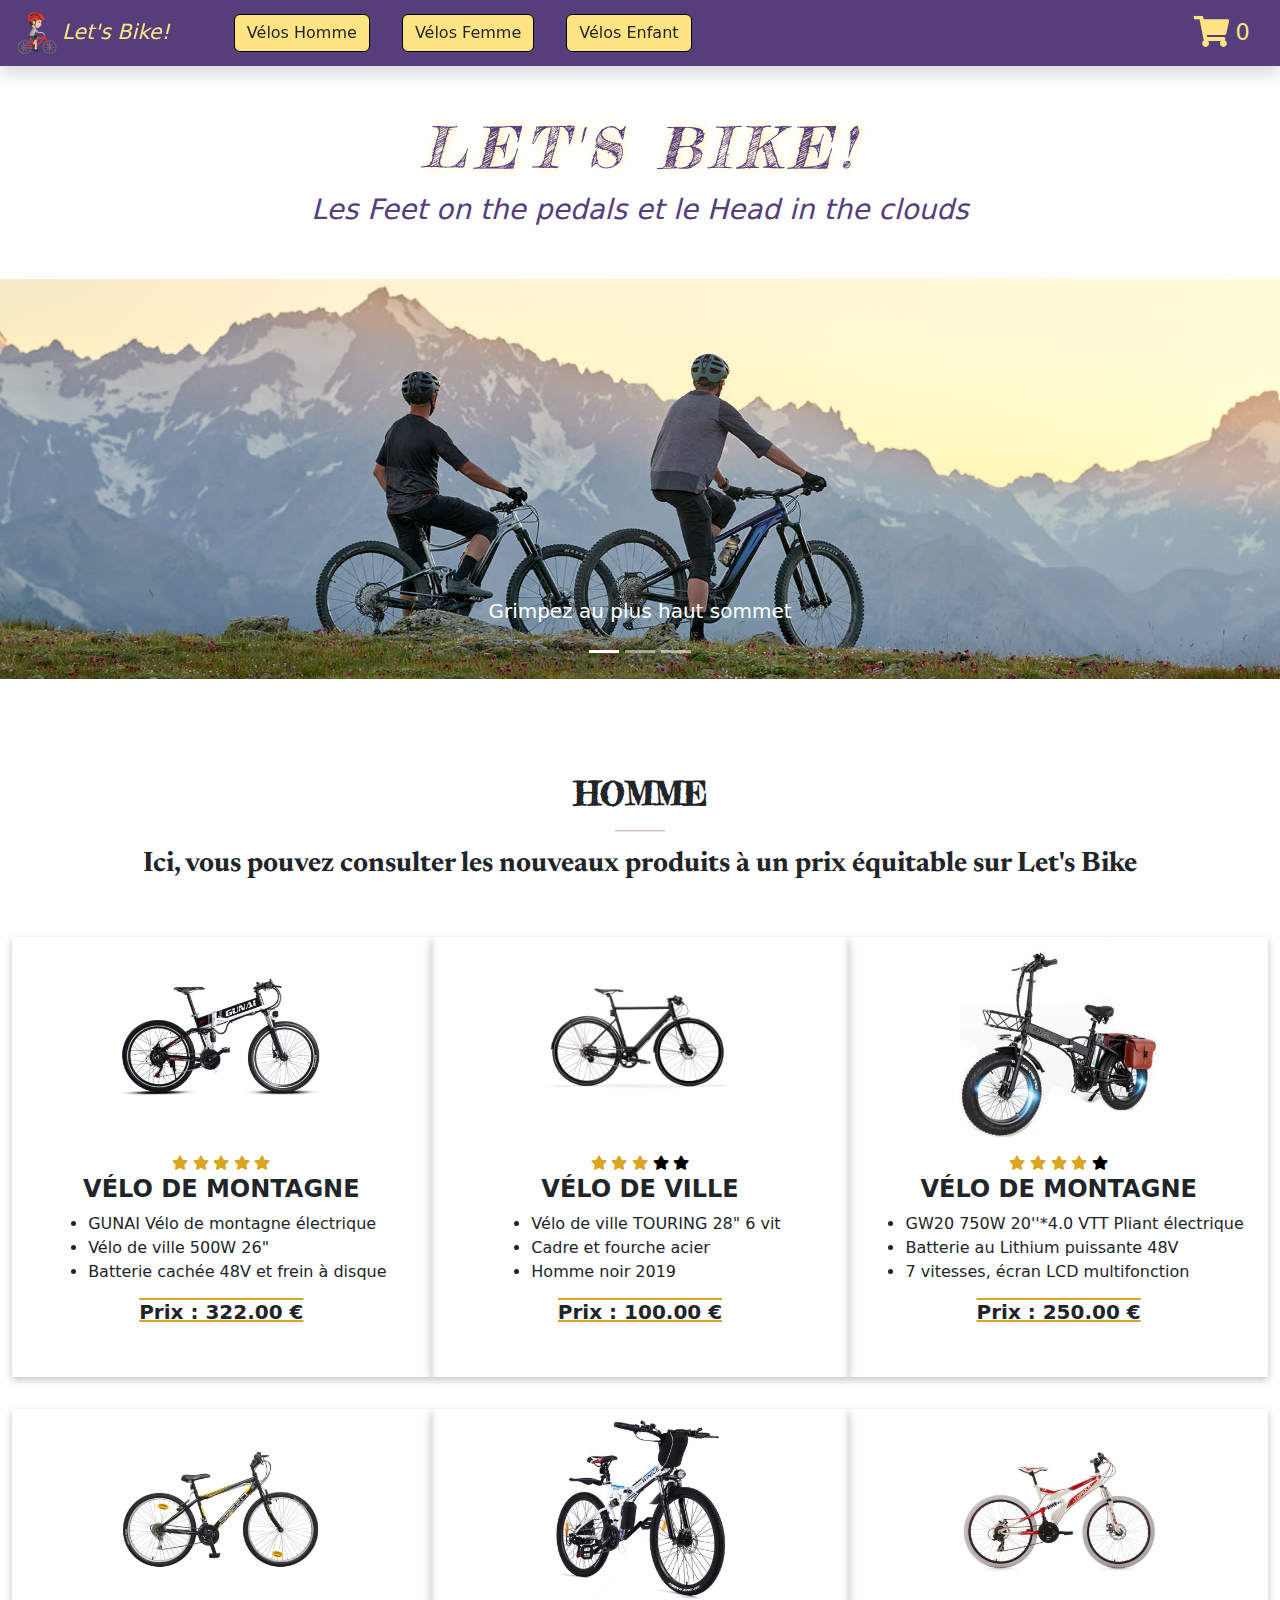
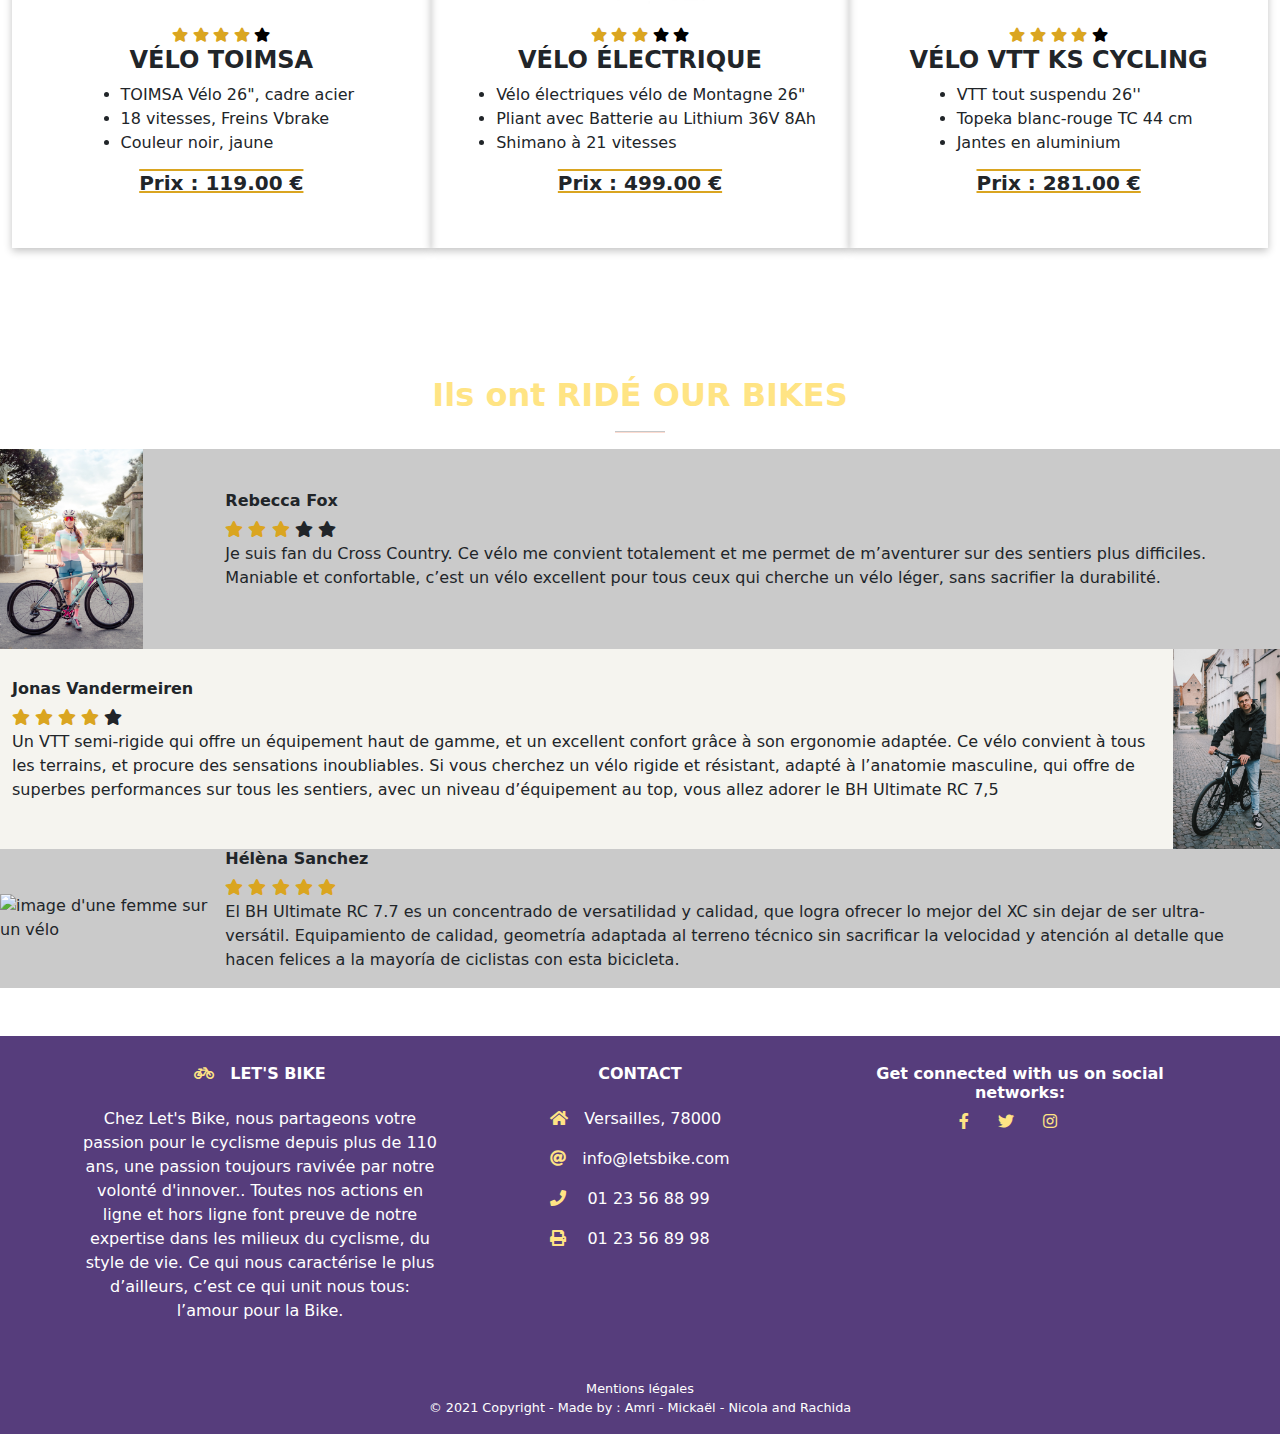
==== commit 0fcc4690: "titre+slogan" ====
--- a/index.html
+++ b/index.html
@@ -27,6 +27,10 @@
 <body>
     <!-- Header -->
     <header id="header-top">
+        <div class="style-title text-center m-5 ">
+            <h1><em>LET'S BIKE!</h1>
+            <p class="fs-3 text">Les Feet on the pedals et le Head in the clouds</p></em>
+        </div>
         <!-- Navbar -->
         <nav class="navbar navbar-expand-md navbar-dark fixed-top shadow" id="navbar-custom">
             <!-- Container wrapper -->
@@ -67,8 +71,8 @@
                 <!-- Right elements -->
                 <div class="cart d-flex me-lg-3 order-1">
                     <!-- Icon -->
-                    <a href="#"><i class="fas fa-shopping-cart" data-bs-toggle="modal" data-bs-target="#exampleModal"></i><span
-                            class="items-counter ml-auto p-2">0</span>
+                    <a href="#"><i class="fas fa-shopping-cart" data-bs-toggle="modal"
+                            data-bs-target="#exampleModal"></i><span class="items-counter ml-auto p-2">0</span>
                     </a>
                 </div>
                 <!-- Right elements -->
@@ -152,7 +156,7 @@
                         </li>
                     </ul>
                     <h5 class="p-price fw-bold">Prix : 322.00 €</h5>
-                    <button class="buy-btn" data-bs-toggle="modal" data-bs-target="#exampleModalBuy"><i class="fas fa-shopping-cart"></i> Achat</button>
+                    <button class="buy-btn"><i class="fas fa-shopping-cart"></i> Achat</button>
                     <button class="get-btn"><i class="fas fa-shopping-basket"></i> Ajouter au panier</button>
                 </div>
 
@@ -178,7 +182,7 @@
                     </ul>
 
                     <h5 class="p-price fw-bold">Prix : 100.00 €</h5>
-                    <button class="buy-btn" data-bs-toggle="modal" data-bs-target="#exampleModalBuy"><i class="fas fa-shopping-cart"></i> Achat</button>
+                    <button class="buy-btn"><i class="fas fa-shopping-cart"></i> Achat</button>
                     <button class="get-btn"><i class="fas fa-shopping-basket"></i> Ajouter au panier</button>
                 </div>
 
@@ -205,7 +209,7 @@
                     </ul>
 
                     <h5 class="p-price fw-bold">Prix : 250.00 €</h5>
-                    <button class="buy-btn" data-bs-toggle="modal" data-bs-target="#exampleModalBuy"><i class="fas fa-shopping-cart"></i> Achat</button>
+                    <button class="buy-btn"><i class="fas fa-shopping-cart"></i> Achat</button>
                     <button class="get-btn"><i class="fas fa-shopping-basket"></i> Ajouter au panier</button>
                 </div>
 
@@ -229,7 +233,7 @@
                     </ul>
 
                     <h5 class="p-price fw-bold">Prix : 119.00 €</h5>
-                    <button class="buy-btn" data-bs-toggle="modal" data-bs-target="#exampleModalBuy"><i class="fas fa-shopping-cart"></i> Achat</button>
+                    <button class="buy-btn"><i class="fas fa-shopping-cart"></i> Achat</button>
                     <button class="get-btn"><i class="fas fa-shopping-basket"></i> Ajouter au panier</button>
                 </div>
 
@@ -250,7 +254,7 @@
                         <li>Shimano à 21 vitesses</li>
                     </ul>
                     <h5 class="p-price fw-bold">Prix : 499.00 €</h5>
-                    <button class="buy-btn" data-bs-toggle="modal" data-bs-target="#exampleModalBuy"><i class="fas fa-shopping-cart"></i> Achat</button>
+                    <button class="buy-btn"><i class="fas fa-shopping-cart"></i> Achat</button>
                     <button class="get-btn"><i class="fas fa-shopping-basket"></i> Ajouter au panier</button>
                 </div>
 
@@ -271,7 +275,7 @@
                         <li>Jantes en aluminium</li>
                     </ul>
                     <h5 class="p-price fw-bold">Prix : 281.00 €</h5>
-                    <button class="buy-btn" data-bs-toggle="modal" data-bs-target="#exampleModalBuy"><i class="fas fa-shopping-cart"></i> Achat</button>
+                    <button class="buy-btn"><i class="fas fa-shopping-cart"></i> Achat</button>
                     <button class="get-btn"><i class="fas fa-shopping-basket"></i> Ajouter au panier</button>
                 </div>
             </div>
@@ -307,7 +311,7 @@
                     </ul>
 
                     <h5 class="p-price fw-bold">Prix : 199.90 €</h5>
-                    <button class="buy-btn" data-bs-toggle="modal" data-bs-target="#exampleModalBuy"><i class="fas fa-shopping-cart"></i> Achat</button>
+                    <button class="buy-btn"><i class="fas fa-shopping-cart"></i> Achat</button>
                     <button class="get-btn"><i class="fas fa-shopping-basket"></i> Ajouter au panier</button>
                 </div>
 
@@ -330,7 +334,7 @@
                         <li>Vélo de Confort Retro, Marron</li>
                     </ul>
                     <h5 class="p-price fw-bold">Prix : 337.90 €</h5>
-                    <button class="buy-btn" data-bs-toggle="modal" data-bs-target="#exampleModalBuy"><i class="fas fa-shopping-cart"></i> Achat</button>
+                    <button class="buy-btn"><i class="fas fa-shopping-cart"></i> Achat</button>
                     <button class="get-btn"><i class="fas fa-shopping-basket"></i> Ajouter au panier</button>
                 </div>
 
@@ -377,7 +381,7 @@
                     </ul>
 
                     <h5 class="p-price fw-bold">Prix : 849.99 €</h5>
-                    <button class="buy-btn"data-bs-toggle="modal" data-bs-target="#exampleModalBuy"><i class="fas fa-shopping-cart"></i> Achat</button>
+                    <button class="buy-btn"><i class="fas fa-shopping-cart"></i> Achat</button>
                     <button class="get-btn"><i class="fas fa-shopping-basket"></i> Ajouter au panier</button>
                 </div>
 
@@ -399,7 +403,7 @@
                     </ul>
 
                     <h5 class="p-price fw-bold">Prix : 1129.99 €</h5>
-                    <button class="buy-btn"data-bs-toggle="modal" data-bs-target="#exampleModalBuy"><i class="fas fa-shopping-cart"></i> Achat</button>
+                    <button class="buy-btn"><i class="fas fa-shopping-cart"></i> Achat</button>
                     <button class="get-btn"><i class="fas fa-shopping-basket"></i> Ajouter au panier</button>
                 </div>
 
@@ -421,7 +425,7 @@
                     </ul>
 
                     <h5 class="p-price fw-bold">Prix : 181.00 €</h5>
-                    <button class="buy-btn" data-bs-toggle="modal" data-bs-target="#exampleModalBuy"><i class="fas fa-shopping-cart"></i> Achat</button>
+                    <button class="buy-btn"><i class="fas fa-shopping-cart"></i> Achat</button>
                     <button class="get-btn"><i class="fas fa-shopping-basket"></i> Ajouter au panier</button>
                 </div>
             </div>
@@ -457,7 +461,7 @@
                         <li>Classique, sans jante</li>
                     </ul>
                     <h5 class="p-price fw-bold">Prix : 64.99 €</h5>
-                    <button class="buy-btn" data-bs-toggle="modal" data-bs-target="#exampleModalBuy"><i class="fas fa-shopping-cart"></i> Achat</button>
+                    <button class="buy-btn"><i class="fas fa-shopping-cart"></i> Achat</button>
                     <button class="get-btn"><i class="fas fa-shopping-basket"></i> Ajouter au panier</button>
                 </div>
 
@@ -481,7 +485,7 @@
                     </ul>
 
                     <h5 class="p-price fw-bold">Prix : 119.99 €</h5>
-                    <button class="buy-btn" data-bs-toggle="modal" data-bs-target="#exampleModalBuy"><i class="fas fa-shopping-cart"></i> Achat</button>
+                    <button class="buy-btn"><i class="fas fa-shopping-cart"></i> Achat</button>
                     <button class="get-btn"><i class="fas fa-shopping-basket"></i> Ajouter au panier</button>
                 </div>
 
@@ -505,7 +509,7 @@
                     </ul>
 
                     <h5 class="p-price fw-bold">Prix : 106.00 €</h5>
-                    <button class="buy-btn" data-bs-toggle="modal" data-bs-target="#exampleModalBuy"><i class="fas fa-shopping-cart"></i> Achat</button>
+                    <button class="buy-btn"><i class="fas fa-shopping-cart"></i> Achat</button>
                     <button class="get-btn"><i class="fas fa-shopping-basket"></i> Ajouter au panier</button>
                 </div>
 
@@ -528,7 +532,7 @@
                     </ul>
 
                     <h5 class="p-price fw-bold">Prix : 100.99 €</h5>
-                    <button class="buy-btn" data-bs-toggle="modal" data-bs-target="#exampleModalBuy"><i class="fas fa-shopping-cart"></i> Achat</button>
+                    <button class="buy-btn"><i class="fas fa-shopping-cart"></i> Achat</button>
                     <button class="get-btn"><i class="fas fa-shopping-basket"></i> Ajouter au panier</button>
                 </div>
 
@@ -550,7 +554,7 @@
                     </ul>
 
                     <h5 class="p-price fw-bold">Prix : 89.90 €</h5>
-                    <button class="buy-btn" data-bs-toggle="modal" data-bs-target="#exampleModalBuy"><i class="fas fa-shopping-cart"></i> Achat</button>
+                    <button class="buy-btn"><i class="fas fa-shopping-cart"></i> Achat</button>
                     <button class="get-btn"><i class="fas fa-shopping-basket"></i> Ajouter au panier</button>
                 </div>
 
@@ -572,7 +576,7 @@
                     </ul>
 
                     <h5 class="p-price fw-bold">Prix : 86.00 €</h5>
-                    <button class="buy-btn" data-bs-toggle="modal" data-bs-target="#exampleModalBuy"><i class="fas fa-shopping-cart"></i> Achat</button>
+                    <button class="buy-btn"><i class="fas fa-shopping-cart"></i> Achat</button>
                     <button class="get-btn"><i class="fas fa-shopping-basket"></i> Ajouter au panier</button>
                 </div>
             </div>
@@ -709,155 +713,44 @@
         <!-- End Copyright -->
     </footer>
 
-
-    <!-- Modal Window button paiement -->
-
-    <div class="modal fade" id="exampleModalBuy" tabindex="-1" aria-labelledby="exampleModalLabel" aria-hidden="true" style="z-index: 1600;">
-        <div class="modal-dialog">
-          <div class="modal-content">
-            <div class="modal-header">
-              <h5 class="modal-title" id="exampleModalLabel">Paiement sécurisé</h5>
-              <button type="button" class="btn-close" data-bs-dismiss="modal" aria-label="Close"></button>
-            </div>
-            <div class="modal-body">
-                <form id=paiement>
-                    <fieldset>
-                      <legend>Votre identité</legend>
-                  
-                      <ol>
-                        <li>
-                          <label for=nom>Nom</label>
-                          <input id=nom name=nom type=text placeholder="Prénom et nom" required autofocus>
-                        </li>
-                        <li>
-                          <label for=email>Email</label>
-                          <input id=email name=email type=email placeholder="exemple@domaine.com" required>
-                        </li>
-                        <li>
-                          <label for=telephone>Téléphone</label>
-                          <input id=telephone name=telephone type=tel placeholder="par ex&nbsp;: +3375500000000" required>
-                        </li>
-                      </ol>
-                    </fieldset>
-                  
-                    <fieldset>
-                      <legend>Adresse de livraison</legend>
-                        <ol>
-                          <li>
-                            <label for=adresse>Adresse</label>
-                            <textarea id=adresse name=adresse rows=5 required></textarea>
-                          </li>
-                          <li>
-                            <label for=codepostal>Code postal</label>
-                            <input id=codepostal name=codepostal type=text required>
-                          </li>
-                            <li>
-                            <label for=pays>Pays</label>
-                            <input id=pays name=pays type=text required>
-                          </li>
-                        </ol>
-                      </fieldset>
-                    <fieldset>
-                      <legend>Informations CB</legend>
-                      <ol>
-                        <li>
-                          <fieldset>
-                            <legend>Type de carte bancaire</legend>
-                            <ol>
-                              <li>
-                                <input id=visa name=type_de_carte type=radio>
-                                <label for=visa>VISA</label>
-                              </li>
-                              <li>
-                                <input id=amex name=type_de_carte type=radio>
-                                <label for=amex>AmEx</label>
-                              </li>
-                              <li>
-                                <input id=mastercard name=type_de_carte type=radio>
-                                <label for=mastercard>Mastercard</label>
-                              </li>
-                            </ol>
-                          </fieldset>
-                        </li>
-                        <li>
-                          <label for=numero_de_carte>N° de carte</label>
-                          <input id=numero_de_carte name=numero_de_carte type=number required>
-                        </li>
-                        <li>
-                            <label for=securite>Date de validité</label>
-                            <input id=securite name=securite type=date required>
-                          </li>
-                        <li>
-                          <label for=securite>Code sécurité</label>
-                          <input id=securite name=securite type=number required>
-                        </li>
-                        <li>
-                          <label for=nom_porteur>Nom du porteur</label>
-                          <input id=nom_porteur name=nom_porteur type=text placeholder="Même nom que sur la carte" required>
-                        </li>
-                      </ol>
-                    </fieldset>
-                  
-                  </form>
-              
-            </div>
-            <div class="modal-footer">
-              
-              <button type="button" class="btn btn-primary">J'achète !</button>
-              <button type="button" class="btn btn-secondary" data-bs-dismiss="modal">Annuler !</button>
-            </div>
-          </div>
-        </div>
-      </div>
-
-
     <!-- Modal window -->
-    <div class="modal fade" id="exampleModal" tabindex="-1" aria-labelledby="exampleModalLabel" aria-hidden="true">
+    <div class="modal fade bs-example-modal-lg" id="exampleModal" tabindex="-1" aria-labelledby="exampleModalLabel"
+        aria-hidden="true">
         <div class="modal-dialog modal-lg">
-            <div class="modal-content">
+            <div class="modal-content costumized-modal">
                 <div class="modal-header">
-                    <h5 class="modal-title" id="exampleModalLabel">Les articles dans votre panier :</h5>
+                    <h5 class="modal-title fw-bold" id="exampleModalLabel">Les articles dans votre panier :</h5>
                     <button type="button" class="btn-close" data-bs-dismiss="modal" aria-label="Close"></button>
                 </div>
-                <div class="modal-body">  
-                    <div class="products-container">                               
-
-                    <table class="table">
-                        <thead class="product-header">
-                          <tr>
-                            <th scope="col" class="product-reference">Référence</th>
-                            <th scope="col" class="product-designation">Désignation</th>
-                            <th scope="col" classe="product-price">Prix(€)</th>
-                            <th scope="col" class="product-quantity">Quantité</th>
-                            <th scope="col" class="product-add">Ajouter</th>
-                            <th scope="col" class="product-remove">Retirer</th>
-                            <th scope="col" class="product-price">Total(€)</th>
-                          </tr>
-                        </thead>
-                        <tbody class="products">                          
-                          
-                        
-                        </tbody>   
-
-                      </table>
-                    </div>  
-                </div>
-                <div class="modal-footer" id="modal-footer">
-                    <button type="button" class="btn btn-warning" id="delete" onclick="click();">Vider le panier</button>
-                    <button type="button" class="btn btn-secondary" data-bs-dismiss="modal">Poursuivre mes achats</button>
-                    <button type="button" id="button-modal" class="btn btn-primary" data-bs-toggle="modal" data-bs-target="#exampleModalBuy">Passer la commande</button>
-                    
-                </div>
-
-                
-               
+                <div class="modal-body">
+                    <div class="products-container table-responsive">
+                        <table class="table table-hover table-borderless">
+                            <thead class="product-header">
+                                <tr class="text-center">
+                                    <th scope="col" class="product-reference">Référence</th>
+                                    <th scope="col" class="product-designation">Désignation</th>
+                                    <th scope="col" classe="product-price">Prix(€)</th>
+                                    <th scope="col" class="product-quantity">Quantité</th>
+                                    <th scope="col" class="product-add">Ajouter</th>
+                                    <th scope="col" class="product-remove">Retirer</th>
+                                    <th scope="col" class="product-price">Total(€)</th>
+                                </tr>
+                            </thead>
+                            <tbody class="products">
+                            </tbody>
+                        </table>
+                    </div>
+                </div>
+                <div class="modal-footer">
+                    <button type="button" class="btn btn-warning" id="delete" onclick="click()">Vider le panier</button>
+                    <button type="button" class="btn btn-info" data-bs-dismiss="modal">Poursuivre mes
+                        achats</button>
+                    <button type="button" class="btn btn-success">Passer la commande</button>
+                </div>
             </div>
         </div>
     </div>
-
-   
-
-  
+    <!-- End Modal window -->
 
 
     <!-- Option 1: Bootstrap Bundle with Popper -->
--- a/css/style.css
+++ b/css/style.css
@@ -13,7 +13,22 @@
 }
 
 
+header .style-title h1{
+    color: #563D7C;
+    font-family: 'Fredericka the Great', cursive;
+    font-size:3.5rem ;
+    letter-spacing: 0.5rem;
+    text-shadow: #FFE484 1px 0 10px;
+    
+}
+header .style-title p{
+    color:#563D7C ;
+}
+
+
 /*---- Navbar ---- */
+
+
 header #navbar-custom{
     background-color: #563D7C;
 }
@@ -209,10 +224,16 @@
     font-size: 0.8rem;
 }
 
-/****** modal de paiement ***********/
-/*
-#exampleModalBuy {
-
-}
-*/
-
+
+/*******************
+ MODAL WINDOW - CART
+*******************/
+
+.costumized-modal{
+    background-color: #563D7C;
+    color: #FFE484;
+}
+.costumized-modal table{
+    color: #FFE484;
+}
+
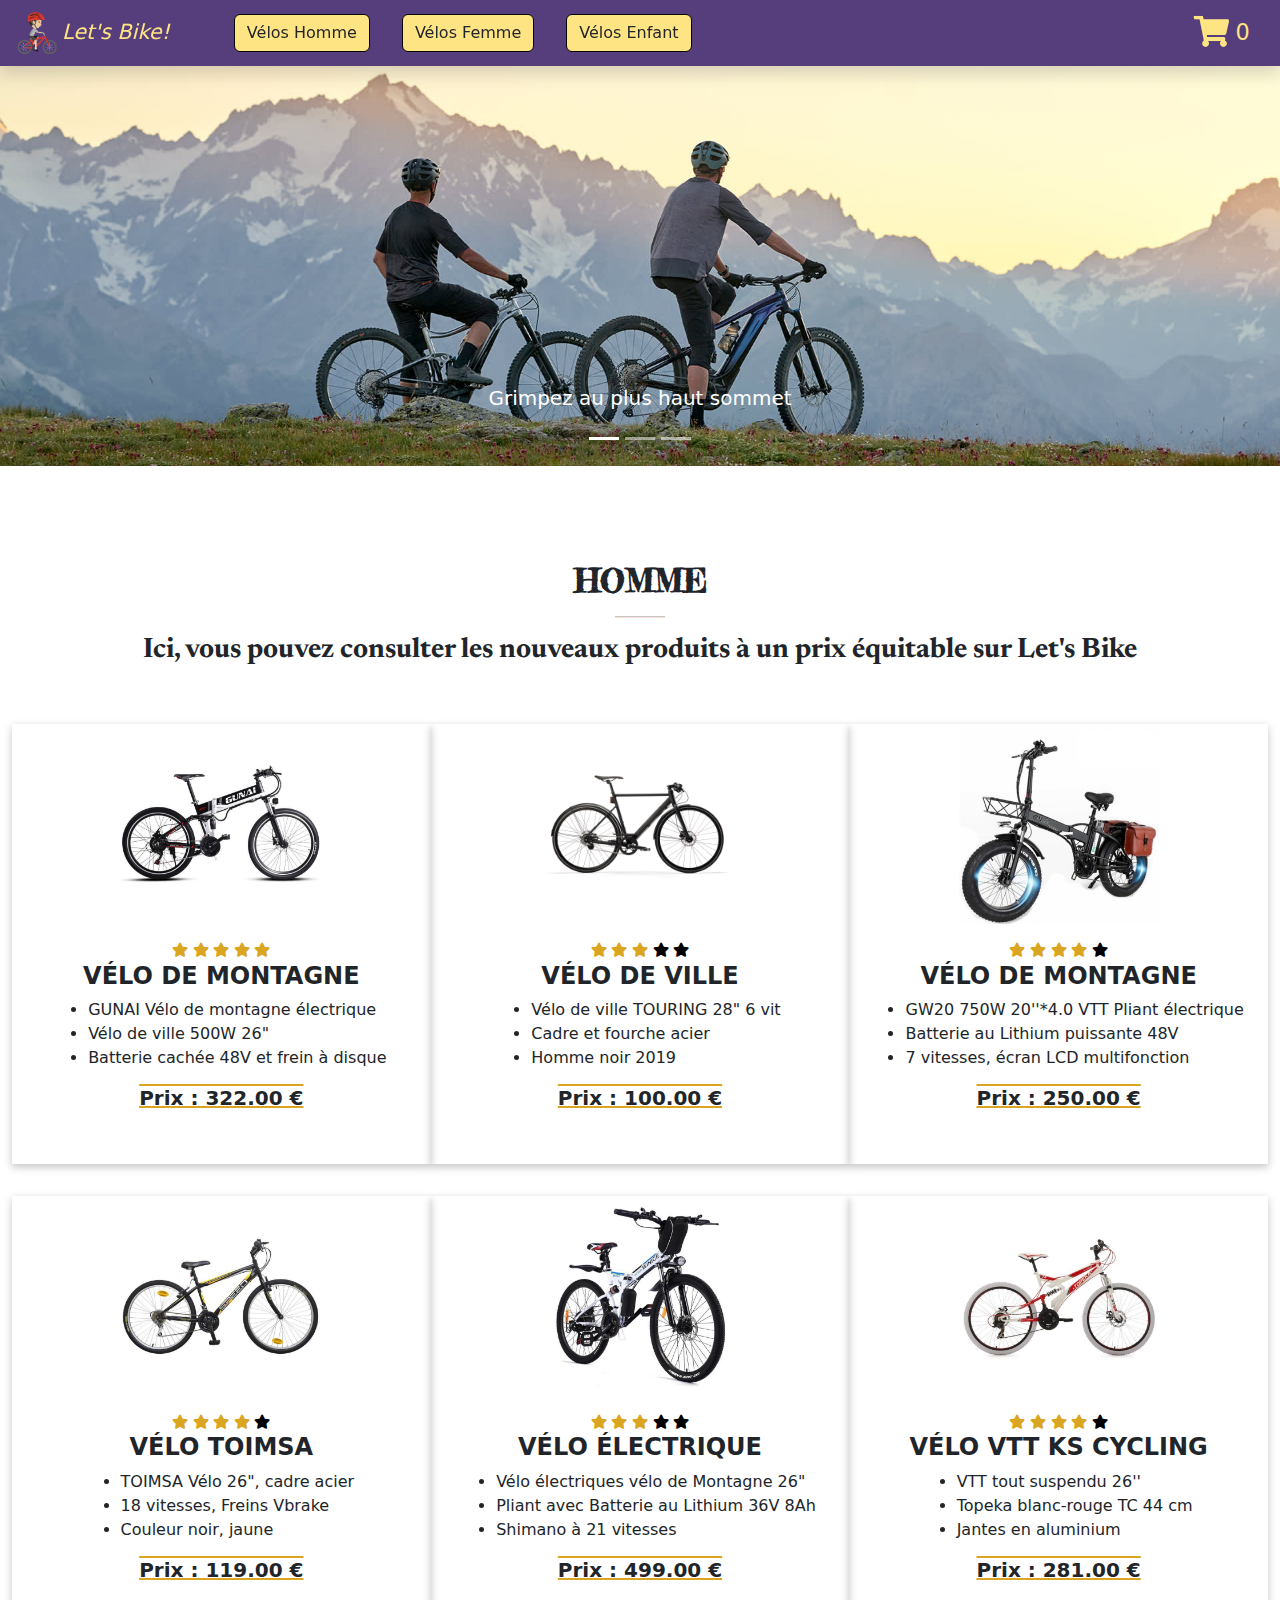
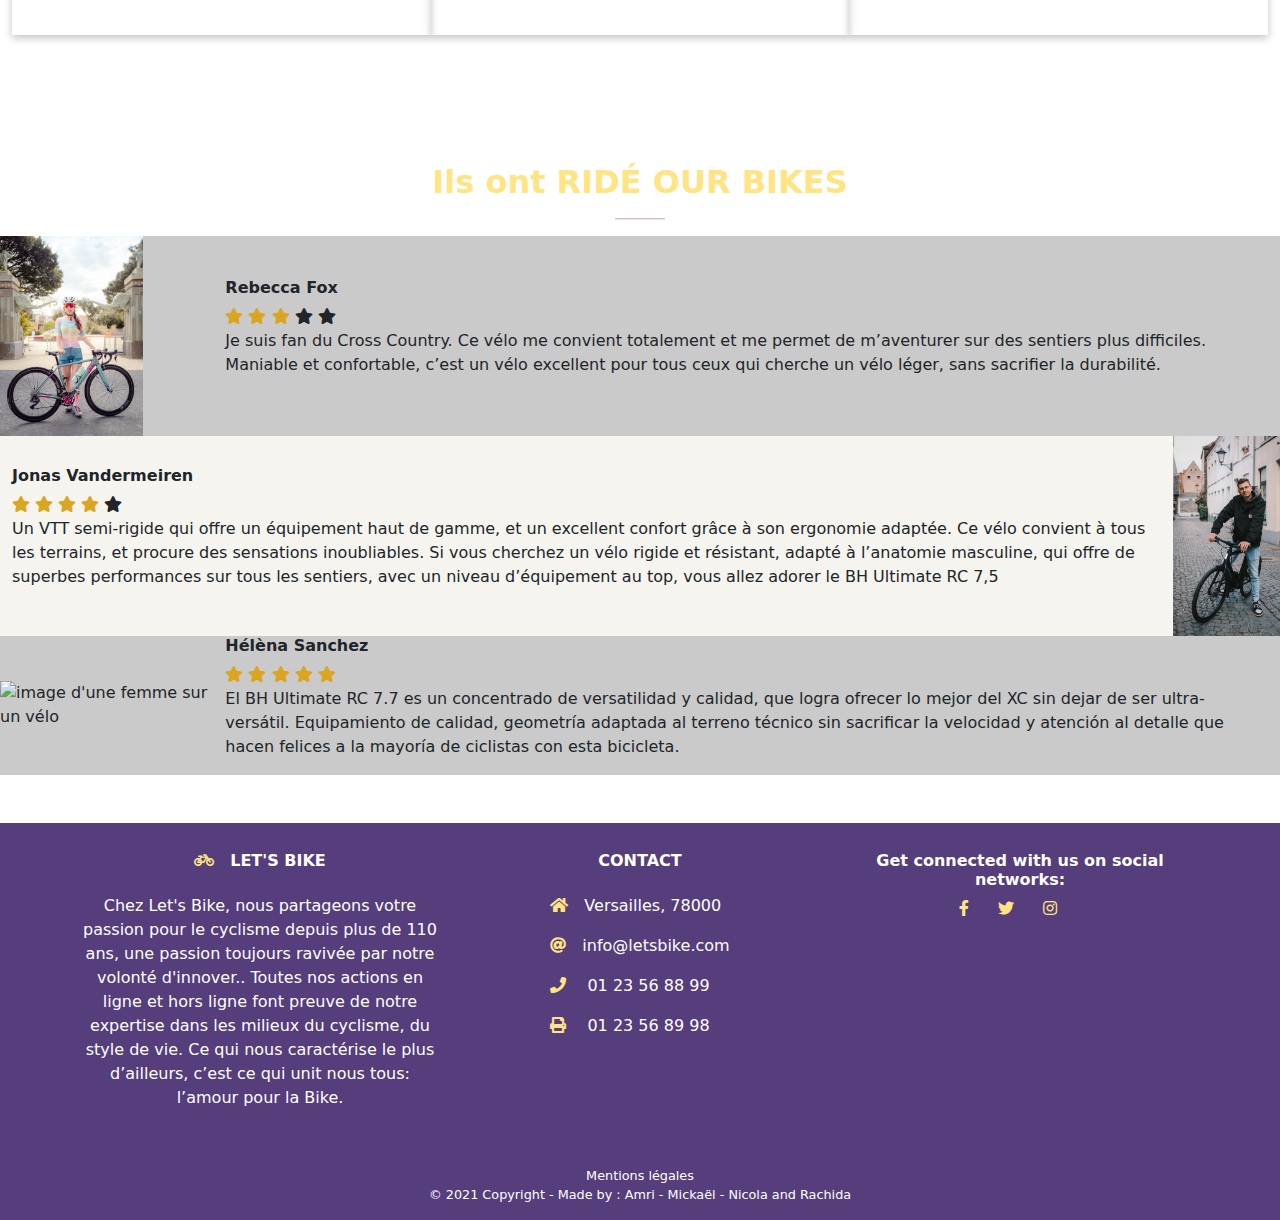
==== commit ff4933b2: "modal achat" ====
--- a/index.html
+++ b/index.html
@@ -27,10 +27,6 @@
 <body>
     <!-- Header -->
     <header id="header-top">
-        <div class="style-title text-center m-5 ">
-            <h1><em>LET'S BIKE!</h1>
-            <p class="fs-3 text">Les Feet on the pedals et le Head in the clouds</p></em>
-        </div>
         <!-- Navbar -->
         <nav class="navbar navbar-expand-md navbar-dark fixed-top shadow" id="navbar-custom">
             <!-- Container wrapper -->
@@ -156,7 +152,7 @@
                         </li>
                     </ul>
                     <h5 class="p-price fw-bold">Prix : 322.00 €</h5>
-                    <button class="buy-btn"><i class="fas fa-shopping-cart"></i> Achat</button>
+                    <button class="buy-btn" data-bs-toggle="modal" data-bs-target="#exampleModalBuy"><i class="fas fa-shopping-cart"></i> Achat</button>
                     <button class="get-btn"><i class="fas fa-shopping-basket"></i> Ajouter au panier</button>
                 </div>
 
@@ -182,7 +178,7 @@
                     </ul>
 
                     <h5 class="p-price fw-bold">Prix : 100.00 €</h5>
-                    <button class="buy-btn"><i class="fas fa-shopping-cart"></i> Achat</button>
+                    <button class="buy-btn" data-bs-toggle="modal" data-bs-target="#exampleModalBuy"><i class="fas fa-shopping-cart"></i> Achat</button>
                     <button class="get-btn"><i class="fas fa-shopping-basket"></i> Ajouter au panier</button>
                 </div>
 
@@ -209,7 +205,7 @@
                     </ul>
 
                     <h5 class="p-price fw-bold">Prix : 250.00 €</h5>
-                    <button class="buy-btn"><i class="fas fa-shopping-cart"></i> Achat</button>
+                    <button class="buy-btn" data-bs-toggle="modal" data-bs-target="#exampleModalBuy"><i class="fas fa-shopping-cart"></i> Achat</button>
                     <button class="get-btn"><i class="fas fa-shopping-basket"></i> Ajouter au panier</button>
                 </div>
 
@@ -233,7 +229,7 @@
                     </ul>
 
                     <h5 class="p-price fw-bold">Prix : 119.00 €</h5>
-                    <button class="buy-btn"><i class="fas fa-shopping-cart"></i> Achat</button>
+                    <button class="buy-btn" data-bs-toggle="modal" data-bs-target="#exampleModalBuy"><i class="fas fa-shopping-cart"></i> Achat</button>
                     <button class="get-btn"><i class="fas fa-shopping-basket"></i> Ajouter au panier</button>
                 </div>
 
@@ -254,7 +250,7 @@
                         <li>Shimano à 21 vitesses</li>
                     </ul>
                     <h5 class="p-price fw-bold">Prix : 499.00 €</h5>
-                    <button class="buy-btn"><i class="fas fa-shopping-cart"></i> Achat</button>
+                    <button class="buy-btn" data-bs-toggle="modal" data-bs-target="#exampleModalBuy"><i class="fas fa-shopping-cart"></i> Achat</button>
                     <button class="get-btn"><i class="fas fa-shopping-basket"></i> Ajouter au panier</button>
                 </div>
 
@@ -275,7 +271,7 @@
                         <li>Jantes en aluminium</li>
                     </ul>
                     <h5 class="p-price fw-bold">Prix : 281.00 €</h5>
-                    <button class="buy-btn"><i class="fas fa-shopping-cart"></i> Achat</button>
+                    <button class="buy-btn" data-bs-toggle="modal" data-bs-target="#exampleModalBuy"><i class="fas fa-shopping-cart"></i> Achat</button>
                     <button class="get-btn"><i class="fas fa-shopping-basket"></i> Ajouter au panier</button>
                 </div>
             </div>
@@ -311,7 +307,7 @@
                     </ul>
 
                     <h5 class="p-price fw-bold">Prix : 199.90 €</h5>
-                    <button class="buy-btn"><i class="fas fa-shopping-cart"></i> Achat</button>
+                    <button class="buy-btn" data-bs-toggle="modal" data-bs-target="#exampleModalBuy"><i class="fas fa-shopping-cart"></i> Achat</button>
                     <button class="get-btn"><i class="fas fa-shopping-basket"></i> Ajouter au panier</button>
                 </div>
 
@@ -334,7 +330,7 @@
                         <li>Vélo de Confort Retro, Marron</li>
                     </ul>
                     <h5 class="p-price fw-bold">Prix : 337.90 €</h5>
-                    <button class="buy-btn"><i class="fas fa-shopping-cart"></i> Achat</button>
+                    <button class="buy-btn" data-bs-toggle="modal" data-bs-target="#exampleModalBuy"><i class="fas fa-shopping-cart"></i> Achat</button>
                     <button class="get-btn"><i class="fas fa-shopping-basket"></i> Ajouter au panier</button>
                 </div>
 
@@ -381,7 +377,7 @@
                     </ul>
 
                     <h5 class="p-price fw-bold">Prix : 849.99 €</h5>
-                    <button class="buy-btn"><i class="fas fa-shopping-cart"></i> Achat</button>
+                    <button class="buy-btn"data-bs-toggle="modal" data-bs-target="#exampleModalBuy"><i class="fas fa-shopping-cart"></i> Achat</button>
                     <button class="get-btn"><i class="fas fa-shopping-basket"></i> Ajouter au panier</button>
                 </div>
 
@@ -403,7 +399,7 @@
                     </ul>
 
                     <h5 class="p-price fw-bold">Prix : 1129.99 €</h5>
-                    <button class="buy-btn"><i class="fas fa-shopping-cart"></i> Achat</button>
+                    <button class="buy-btn"data-bs-toggle="modal" data-bs-target="#exampleModalBuy"><i class="fas fa-shopping-cart"></i> Achat</button>
                     <button class="get-btn"><i class="fas fa-shopping-basket"></i> Ajouter au panier</button>
                 </div>
 
@@ -425,7 +421,7 @@
                     </ul>
 
                     <h5 class="p-price fw-bold">Prix : 181.00 €</h5>
-                    <button class="buy-btn"><i class="fas fa-shopping-cart"></i> Achat</button>
+                    <button class="buy-btn" data-bs-toggle="modal" data-bs-target="#exampleModalBuy"><i class="fas fa-shopping-cart"></i> Achat</button>
                     <button class="get-btn"><i class="fas fa-shopping-basket"></i> Ajouter au panier</button>
                 </div>
             </div>
@@ -461,7 +457,7 @@
                         <li>Classique, sans jante</li>
                     </ul>
                     <h5 class="p-price fw-bold">Prix : 64.99 €</h5>
-                    <button class="buy-btn"><i class="fas fa-shopping-cart"></i> Achat</button>
+                    <button class="buy-btn" data-bs-toggle="modal" data-bs-target="#exampleModalBuy"><i class="fas fa-shopping-cart"></i> Achat</button>
                     <button class="get-btn"><i class="fas fa-shopping-basket"></i> Ajouter au panier</button>
                 </div>
 
@@ -485,7 +481,7 @@
                     </ul>
 
                     <h5 class="p-price fw-bold">Prix : 119.99 €</h5>
-                    <button class="buy-btn"><i class="fas fa-shopping-cart"></i> Achat</button>
+                    <button class="buy-btn" data-bs-toggle="modal" data-bs-target="#exampleModalBuy"><i class="fas fa-shopping-cart"></i> Achat</button>
                     <button class="get-btn"><i class="fas fa-shopping-basket"></i> Ajouter au panier</button>
                 </div>
 
@@ -509,7 +505,7 @@
                     </ul>
 
                     <h5 class="p-price fw-bold">Prix : 106.00 €</h5>
-                    <button class="buy-btn"><i class="fas fa-shopping-cart"></i> Achat</button>
+                    <button class="buy-btn" data-bs-toggle="modal" data-bs-target="#exampleModalBuy"><i class="fas fa-shopping-cart"></i> Achat</button>
                     <button class="get-btn"><i class="fas fa-shopping-basket"></i> Ajouter au panier</button>
                 </div>
 
@@ -532,7 +528,7 @@
                     </ul>
 
                     <h5 class="p-price fw-bold">Prix : 100.99 €</h5>
-                    <button class="buy-btn"><i class="fas fa-shopping-cart"></i> Achat</button>
+                    <button class="buy-btn" data-bs-toggle="modal" data-bs-target="#exampleModalBuy"><i class="fas fa-shopping-cart"></i> Achat</button>
                     <button class="get-btn"><i class="fas fa-shopping-basket"></i> Ajouter au panier</button>
                 </div>
 
@@ -554,7 +550,7 @@
                     </ul>
 
                     <h5 class="p-price fw-bold">Prix : 89.90 €</h5>
-                    <button class="buy-btn"><i class="fas fa-shopping-cart"></i> Achat</button>
+                    <button class="buy-btn" data-bs-toggle="modal" data-bs-target="#exampleModalBuy"><i class="fas fa-shopping-cart"></i> Achat</button>
                     <button class="get-btn"><i class="fas fa-shopping-basket"></i> Ajouter au panier</button>
                 </div>
 
@@ -576,7 +572,7 @@
                     </ul>
 
                     <h5 class="p-price fw-bold">Prix : 86.00 €</h5>
-                    <button class="buy-btn"><i class="fas fa-shopping-cart"></i> Achat</button>
+                    <button class="buy-btn" data-bs-toggle="modal" data-bs-target="#exampleModalBuy"><i class="fas fa-shopping-cart"></i> Achat</button>
                     <button class="get-btn"><i class="fas fa-shopping-basket"></i> Ajouter au panier</button>
                 </div>
             </div>
@@ -713,14 +709,120 @@
         <!-- End Copyright -->
     </footer>
 
+
+    <!-- Modal Window button paiement -->
+
+    <div class="modal fade" id="exampleModalBuy" tabindex="-1" aria-labelledby="exampleModalLabel" aria-hidden="true" style="z-index: 1600;">
+        <div class="modal-dialog">
+          <div class="modal-content costumized-modal">
+            <div class="modal-header">
+              <h5 class="modal-title fw-bold" id="exampleModalLabel">Paiement sécurisé</h5>
+              <button type="button" class="btn-close" data-bs-dismiss="modal" aria-label="Close"></button>
+            </div>
+            <div class="modal-body">
+                <form id=paiement>
+                    <fieldset>
+                      <legend>Votre identité</legend>
+                  
+                      <ol>
+                        <li>
+                          <label for="nom">Nom </label>
+                          <input id="nom" name="nom" type="text" placeholder="Prénom et nom" required autofocus>
+                        </li>
+                        <li>
+                          <label for="email">Email </label>
+                          <input id="email" name="email" type="email" placeholder="exemple@domaine.com" required>
+                        </li>
+                        <li>
+                          <label for="telephone">Téléphone </label>
+                          <input id="telephone" name="telephone" type="tel" placeholder="par ex&nbsp;: +3375500000000" required>
+                        </li>
+                      </ol>
+                    </fieldset>
+                  
+                    <fieldset>
+                      <legend>Adresse de livraison</legend>
+                        <ol>
+                          <li>
+                            <label for="adresse">Adresse</label>
+                            <textarea id="adresse" name="adresse" rows="5" required></textarea>
+                          </li>
+                          <li>
+                            <label for="codepostal">Code postal</label>
+                            <input id="codepostal" name="codepostal" type="text" required>
+                          </li>
+                            <li>
+                            <label for="pays">Pays</label>
+                            <input id="pays" name="pays" type="text" required>
+                          </li>
+                        </ol>
+                      </fieldset>
+                      <fieldset>
+                      
+                          <p id="totalPrixPara">Le total est : <span id="totalPrix"></span> €</p>
+                 
+                      </fieldset>
+                    <fieldset>
+                      <legend>Informations CB</legend>
+                      <ol>
+                        <li>
+                          <fieldset>
+                            <legend>Type de carte bancaire</legend>
+                            <ol>
+                              <li>
+                                <input id="visa" name="type_de_carte" type="radio">
+                                <label for="visa">VISA</label>
+                              </li>
+                              <li>
+                                <input id="amex" name="type_de_carte" type="radio">
+                                <label for="amex">AmEx</label>
+                              </li>
+                              <li>
+                                <input id="mastercard" name="type_de_carte" type="radio">
+                                <label for="mastercard">Mastercard</label>
+                              </li>
+                            </ol>
+                          </fieldset>
+                        </li>
+                        <li>
+                          <label for="numero_de_carte">N° de carte</label>
+                          <input id="numero_de_carte" name="numero_de_carte" type="number" required>
+                        </li>
+                        <li>
+                            <label for="securite">Date de validité</label>
+                            <input id="securite" name="securite" type="date" required>
+                          </li>
+                        <li>
+                          <label for="securite">Code sécurité</label>
+                          <input id="securite" name="securite" type="number" required>
+                        </li>
+                        <li>
+                          <label for="nom_porteur">Nom du porteur</label>
+                          <input id="nom_porteur" name="nom_porteur" type="text" placeholder="Même nom que sur la carte" required>
+                        </li>
+                      </ol>
+                    </fieldset>
+                  
+                  </form>
+              
+            </div>
+            <div class="modal-footer">
+              
+              <button type="button" class="btn btn-primary">J'achète !</button>
+              <button type="button" class="btn btn-secondary" data-bs-dismiss="modal">Annuler !</button>
+            </div>
+          </div>
+        </div>
+      </div>
+
+
     <!-- Modal window -->
-    <div class="modal fade bs-example-modal-lg" id="exampleModal" tabindex="-1" aria-labelledby="exampleModalLabel"
-        aria-hidden="true">
-        <div class="modal-dialog modal-lg">
+    <div class="modal fade bs-example-modal-lg"  id="exampleModal" tabindex="-1" aria-labelledby="exampleModalLabel" aria-hidden="true">
+        <div class="modal-dialog modal-lg" >
             <div class="modal-content costumized-modal">
                 <div class="modal-header">
                     <h5 class="modal-title fw-bold" id="exampleModalLabel">Les articles dans votre panier :</h5>
-                    <button type="button" class="btn-close" data-bs-dismiss="modal" aria-label="Close"></button>
+                    <button type="button" class="btn-close" data-bs-dismiss="modal" aria-label="Close" ></button>
                 </div>
                 <div class="modal-body">
                     <div class="products-container table-responsive">
@@ -745,12 +847,20 @@
                     <button type="button" class="btn btn-warning" id="delete" onclick="click()">Vider le panier</button>
                     <button type="button" class="btn btn-info" data-bs-dismiss="modal">Poursuivre mes
                         achats</button>
-                    <button type="button" class="btn btn-success">Passer la commande</button>
-                </div>
+                    <button type="button" id="button-modal" class="btn btn-primary" data-bs-toggle="modal" data-bs-target="#exampleModalBuy">Passer la commande</button>
+
+                </div>
+
+                
+               
             </div>
         </div>
     </div>
     <!-- End Modal window -->
+
+   
+
+  
 
 
     <!-- Option 1: Bootstrap Bundle with Popper -->
--- a/css/style.css
+++ b/css/style.css
@@ -13,22 +13,7 @@
 }
 
 
-header .style-title h1{
-    color: #563D7C;
-    font-family: 'Fredericka the Great', cursive;
-    font-size:3.5rem ;
-    letter-spacing: 0.5rem;
-    text-shadow: #FFE484 1px 0 10px;
-    
-}
-header .style-title p{
-    color:#563D7C ;
-}
-
-
 /*---- Navbar ---- */
-
-
 header #navbar-custom{
     background-color: #563D7C;
 }
@@ -224,9 +209,12 @@
     font-size: 0.8rem;
 }
 
+/****** modal de paiement ***********/
+/*
+#exampleModalBuy {
 
 /*******************
- MODAL WINDOW - CART
+        MODEL
 *******************/
 
 .costumized-modal{
@@ -236,4 +224,18 @@
 .costumized-modal table{
     color: #FFE484;
 }
-
+/*
+#exampleModalBuy{
+   
+}*/
+#totalPrixPara{
+    text-align: center;
+    font-weight: bolder;
+    /*color: #FFE484;*/
+   background-color: white;
+    font-size:2rem ;
+    text-shadow: 1px 1px white, -1px -1px rgb(24, 4, 4)
+}
+
+
+
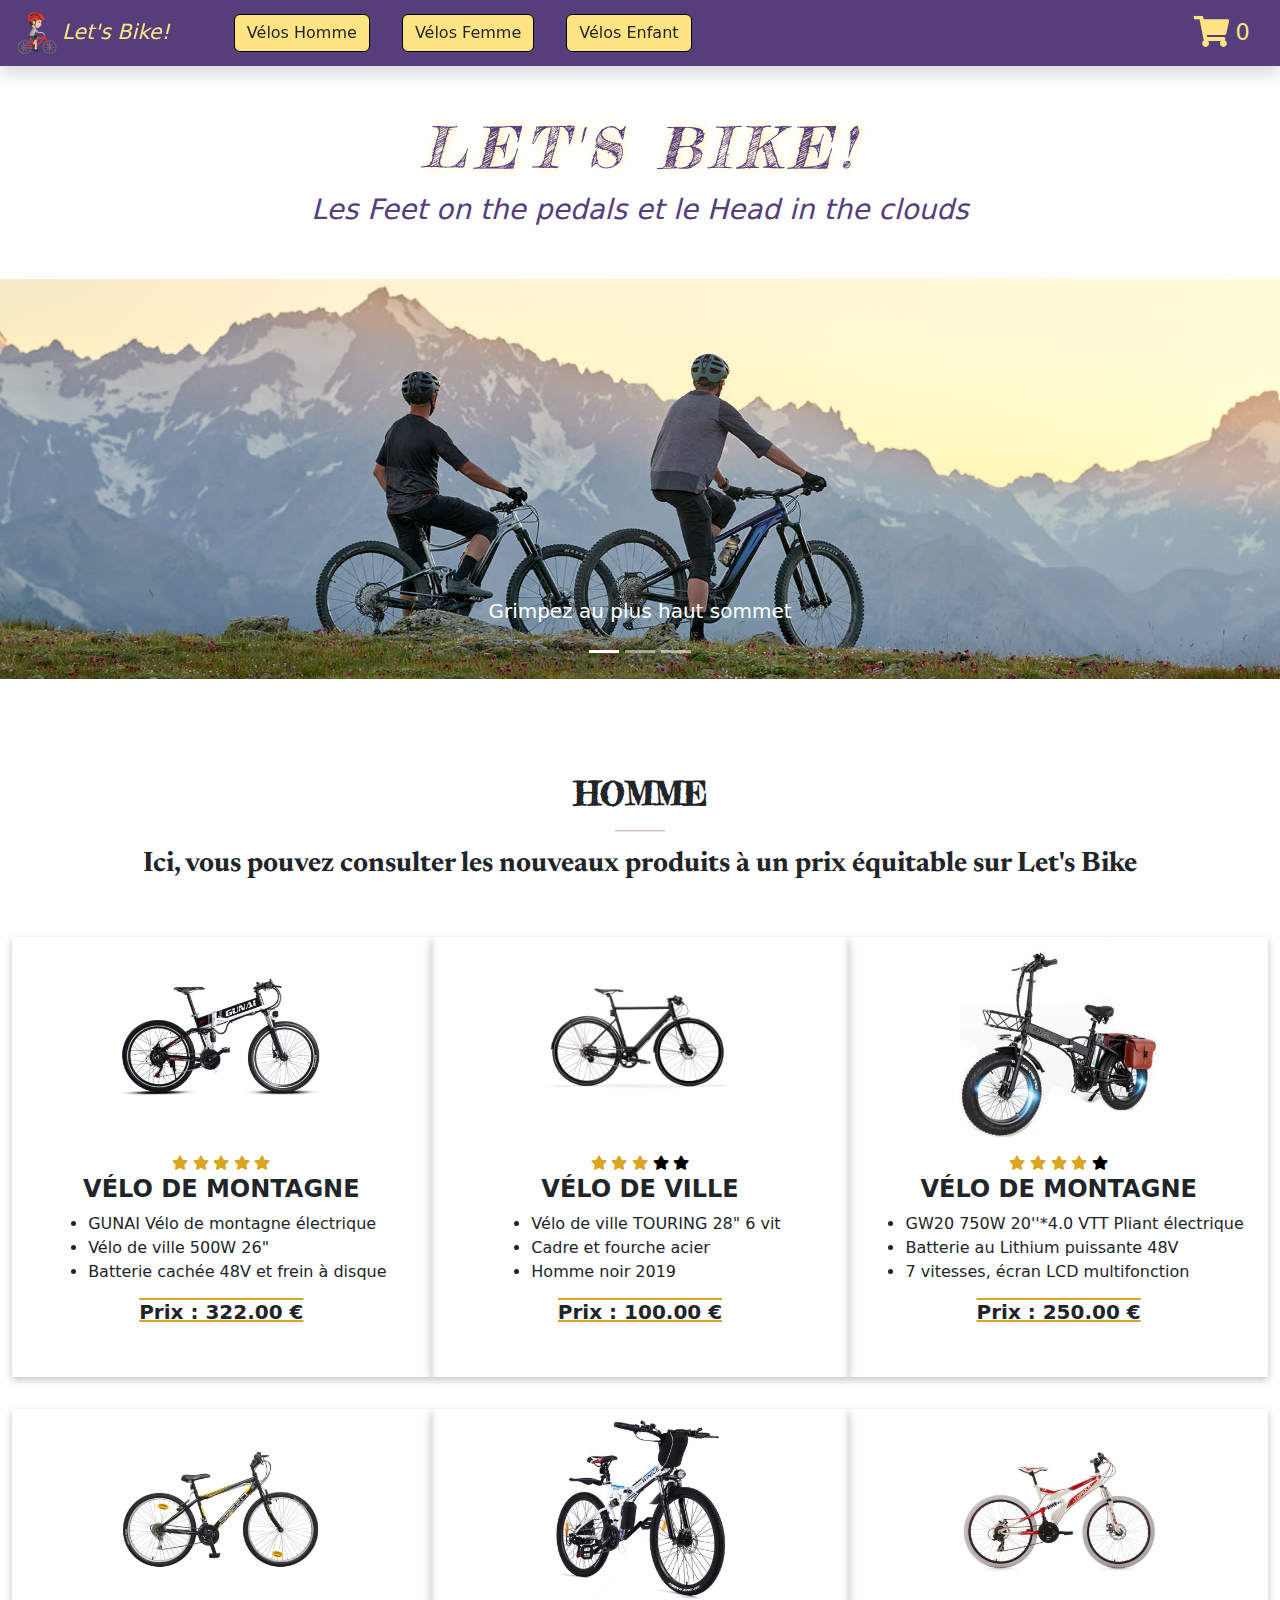
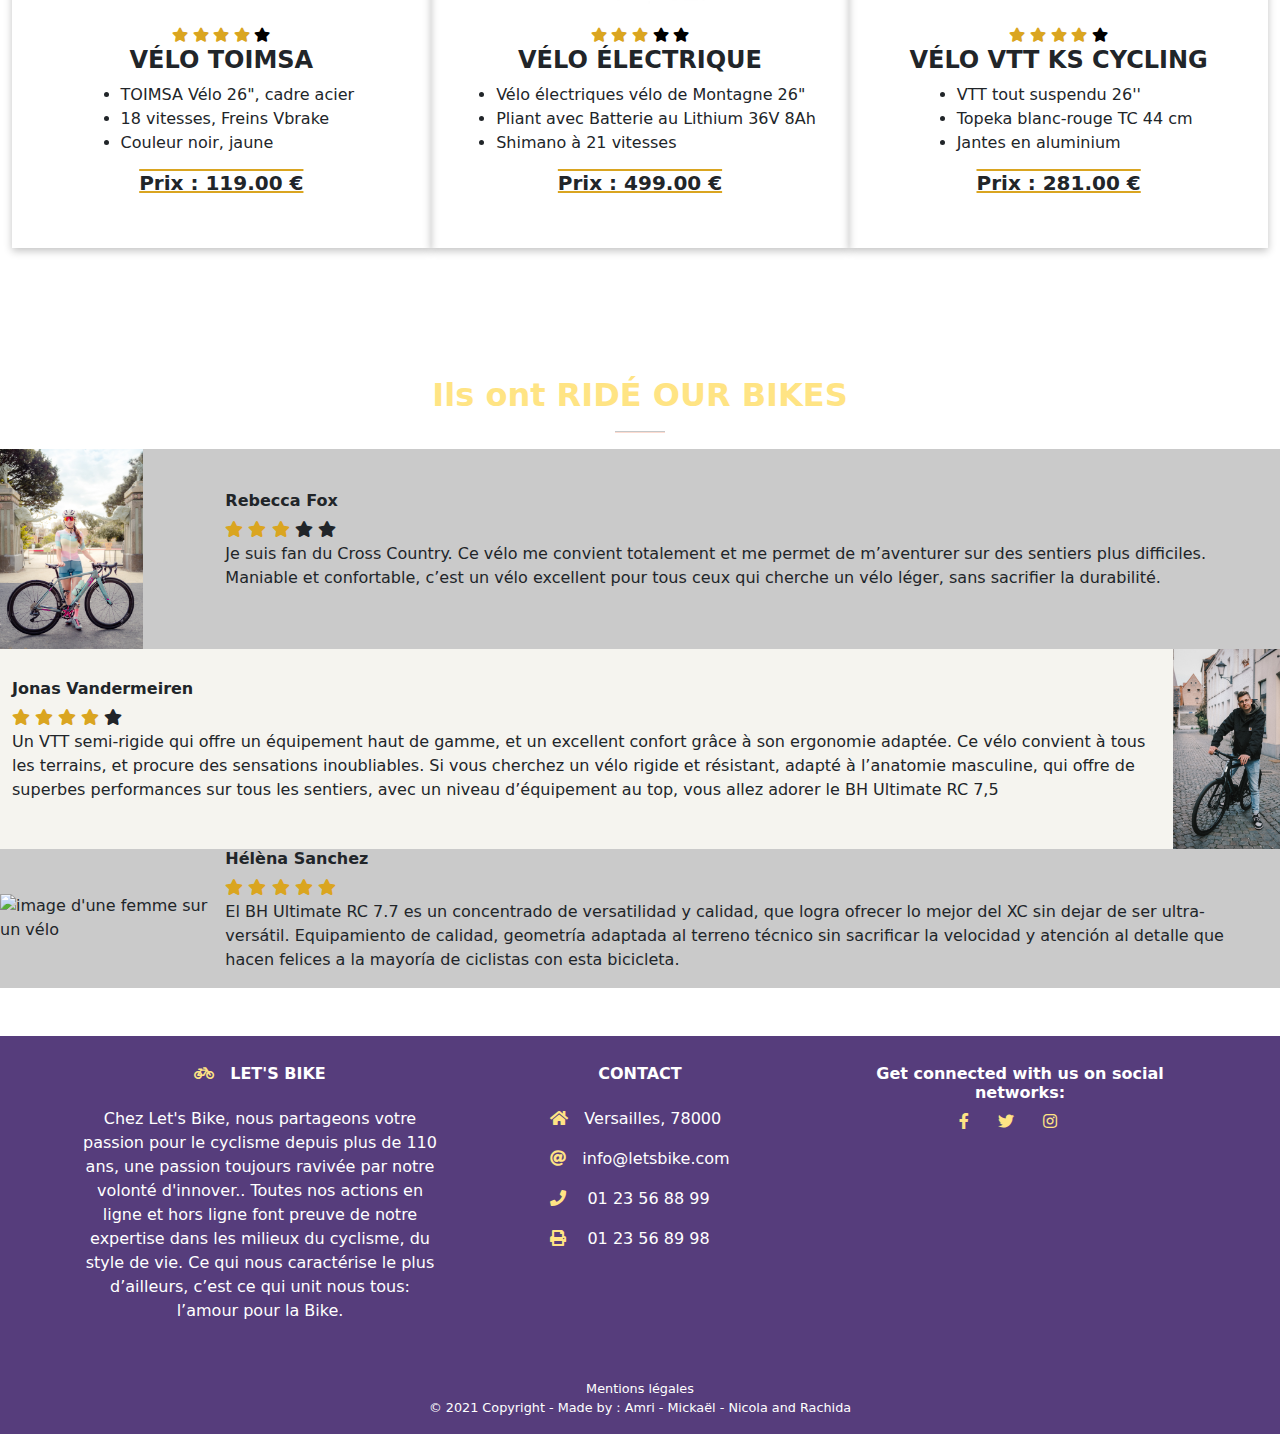
==== commit c3d94175: "Merge remote-tracking branch 'origin/dev-am2'" ====
--- a/index.html
+++ b/index.html
@@ -27,6 +27,10 @@
 <body>
     <!-- Header -->
     <header id="header-top">
+        <div class="style-title text-center m-5 ">
+            <h1><em>LET'S BIKE!</h1>
+            <p class="fs-3 text">Les Feet on the pedals et le Head in the clouds</p></em>
+        </div>
         <!-- Navbar -->
         <nav class="navbar navbar-expand-md navbar-dark fixed-top shadow" id="navbar-custom">
             <!-- Container wrapper -->
@@ -817,12 +821,13 @@
 
 
     <!-- Modal window -->
-    <div class="modal fade bs-example-modal-lg"  id="exampleModal" tabindex="-1" aria-labelledby="exampleModalLabel" aria-hidden="true">
-        <div class="modal-dialog modal-lg" >
+    <div class="modal fade bs-example-modal-lg" id="exampleModal" tabindex="-1" aria-labelledby="exampleModalLabel"
+        aria-hidden="true">
+        <div class="modal-dialog modal-lg">
             <div class="modal-content costumized-modal">
                 <div class="modal-header">
                     <h5 class="modal-title fw-bold" id="exampleModalLabel">Les articles dans votre panier :</h5>
-                    <button type="button" class="btn-close" data-bs-dismiss="modal" aria-label="Close" ></button>
+                    <button type="button" class="btn-close" data-bs-dismiss="modal" aria-label="Close"></button>
                 </div>
                 <div class="modal-body">
                     <div class="products-container table-responsive">
--- a/css/style.css
+++ b/css/style.css
@@ -13,7 +13,22 @@
 }
 
 
+header .style-title h1{
+    color: #563D7C;
+    font-family: 'Fredericka the Great', cursive;
+    font-size:3.5rem ;
+    letter-spacing: 0.5rem;
+    text-shadow: #FFE484 1px 0 10px;
+    
+}
+header .style-title p{
+    color:#563D7C ;
+}
+
+
 /*---- Navbar ---- */
+
+
 header #navbar-custom{
     background-color: #563D7C;
 }
@@ -214,7 +229,7 @@
 #exampleModalBuy {
 
 /*******************
-        MODEL
+ MODAL WINDOW - CART
 *******************/
 
 .costumized-modal{
@@ -231,11 +246,11 @@
 #totalPrixPara{
     text-align: center;
     font-weight: bolder;
-    /*color: #FFE484;*/
+    color: #FFE484;
    background-color: white;
     font-size:2rem ;
-    text-shadow: 1px 1px white, -1px -1px rgb(24, 4, 4)
-}
-
-
-
+    
+}
+
+
+
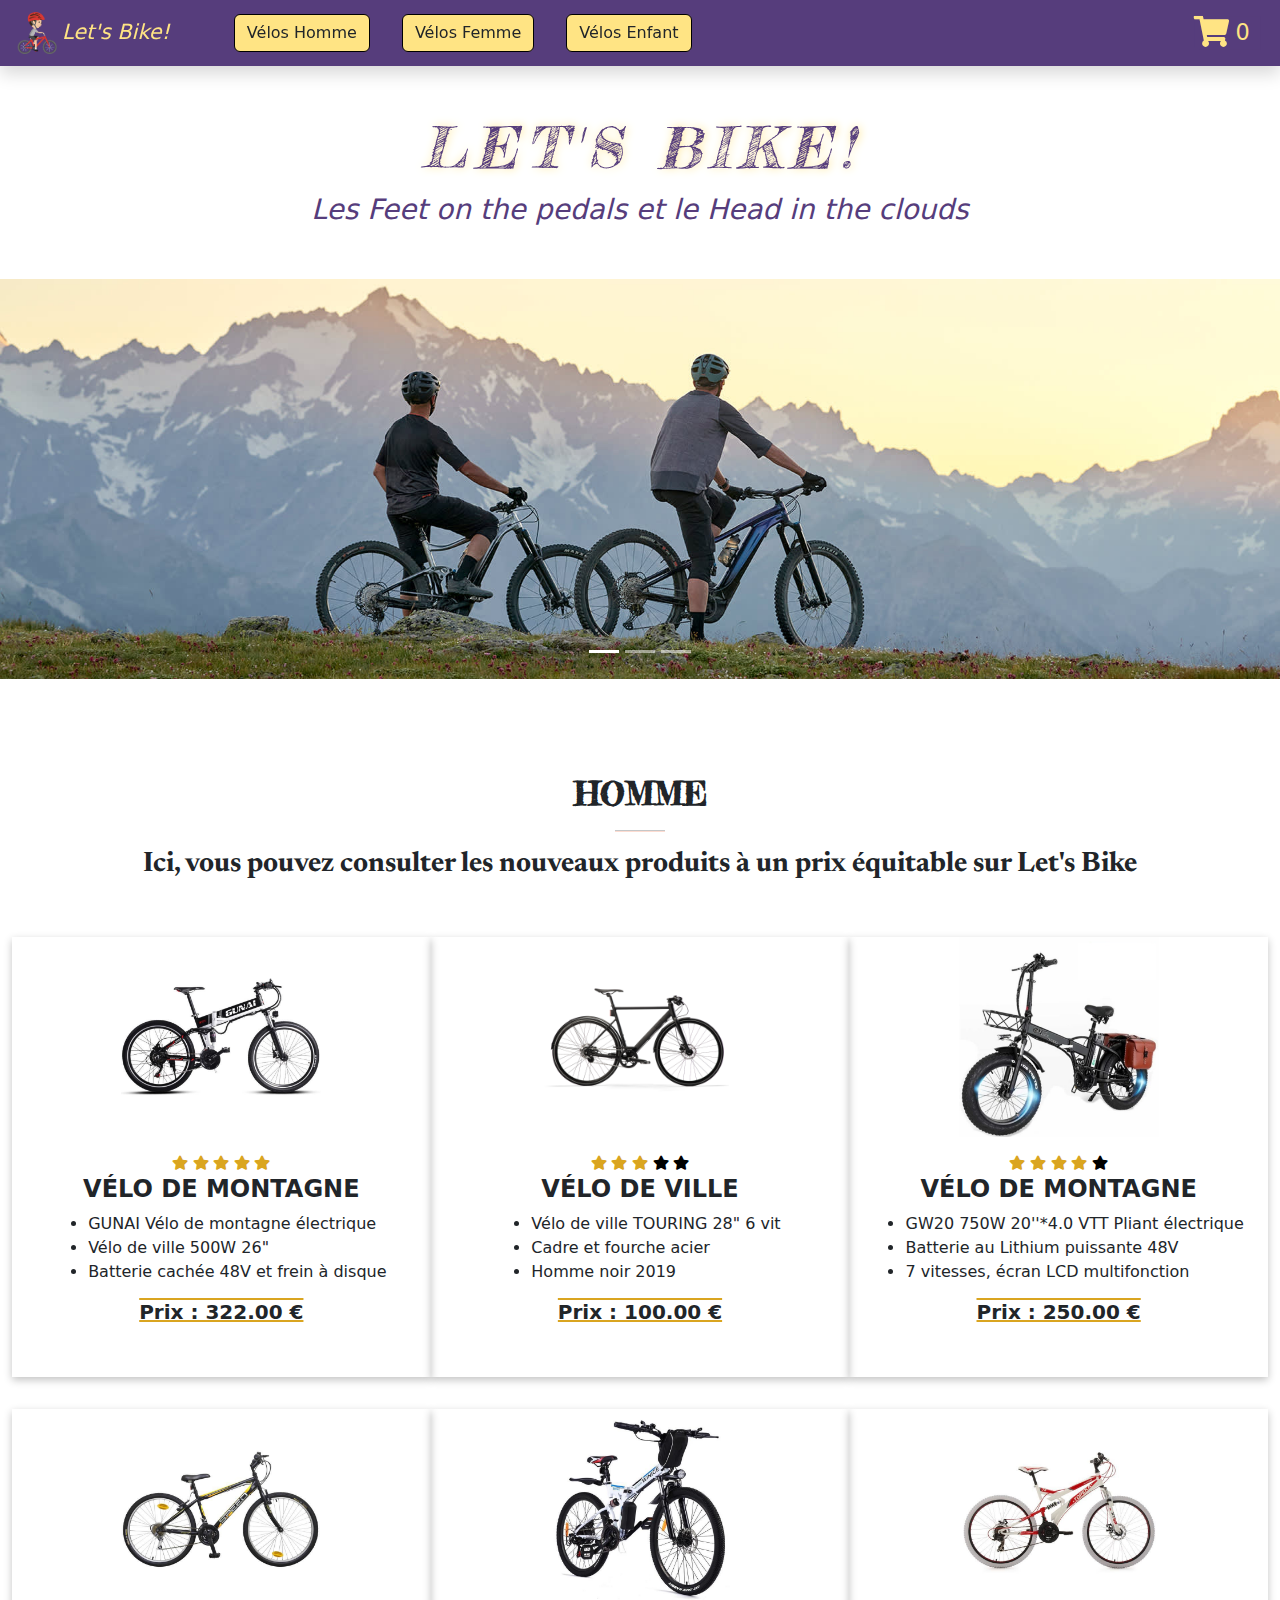
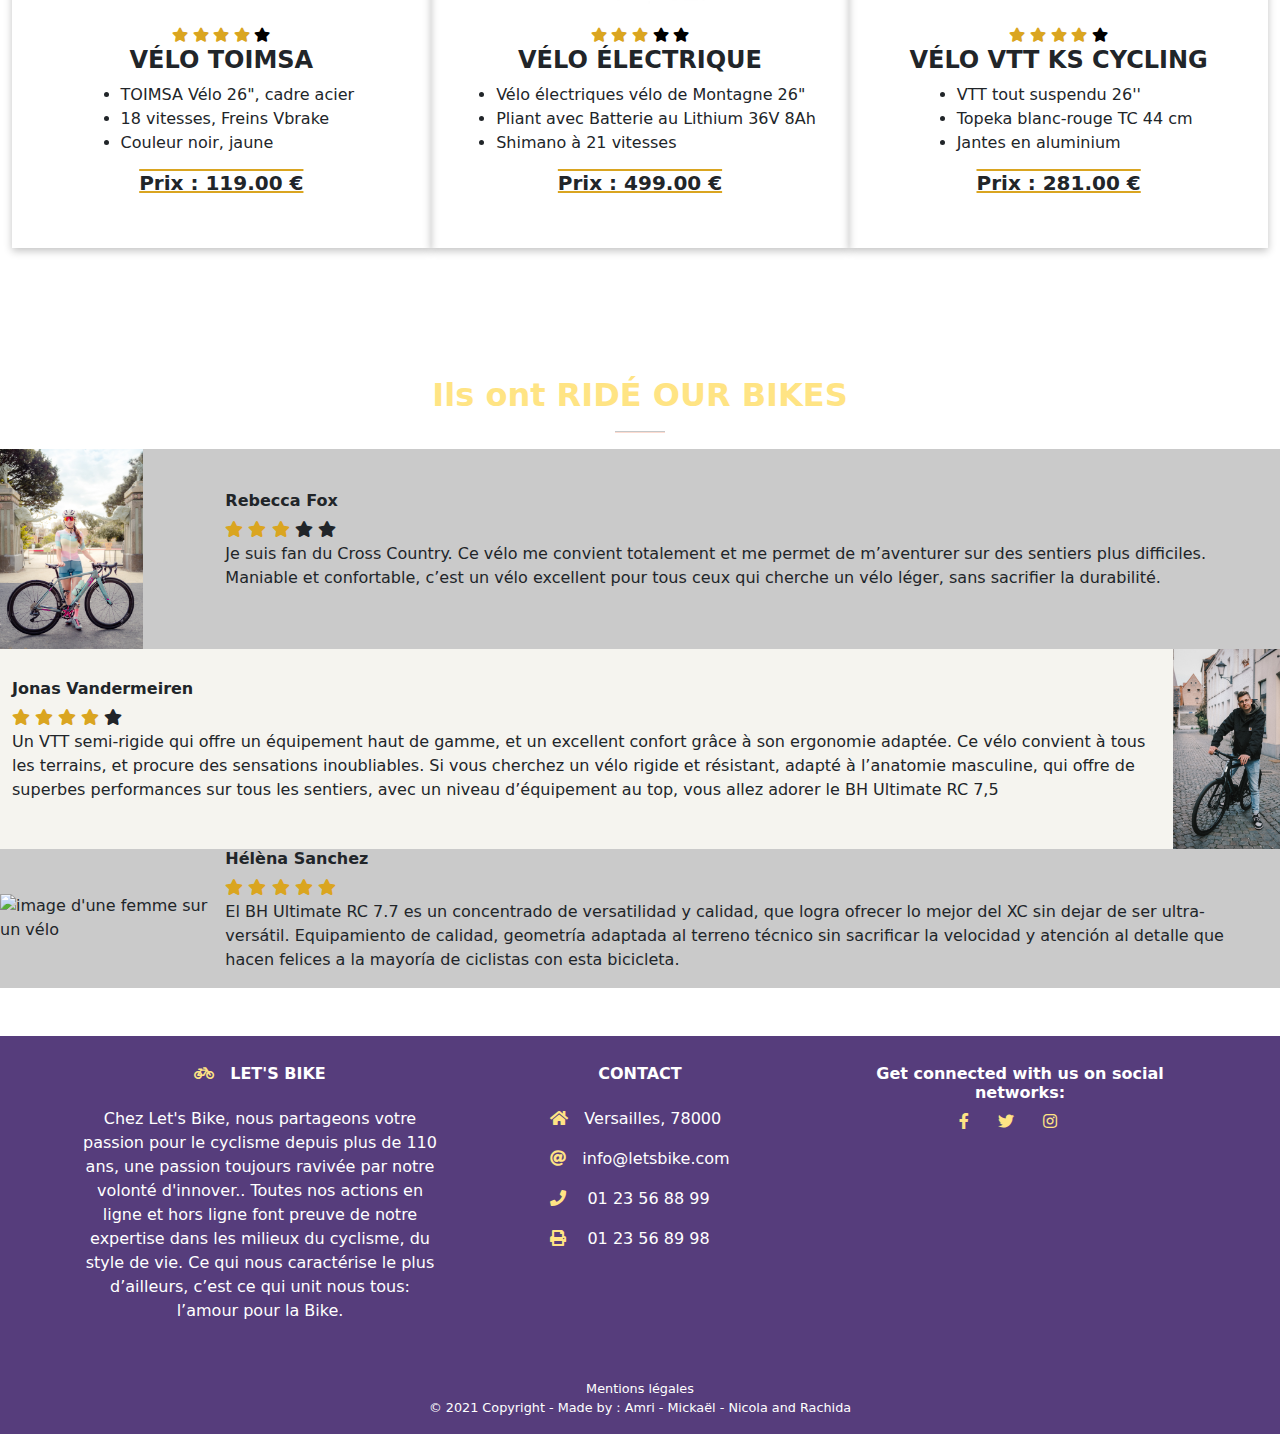
==== commit 240cfbef: "Mise au propre du code et des commentaires" ====
--- a/index.html
+++ b/index.html
@@ -8,7 +8,6 @@
     <!-- Favicon -->
     <link rel="icon" href="images/icon/favi.png" />
     <title>Let's Bike - Home</title>
-
     <!-- Bootstrap CSS -->
     <link rel="stylesheet" href="https://cdn.jsdelivr.net/npm/bootstrap@5.0.1/dist/css/bootstrap.min.css">
     <!-- Font awesome -->
@@ -17,16 +16,14 @@
     <link rel="preconnect" href="https://fonts.gstatic.com">
     <link href="https://fonts.googleapis.com/css2?family=Fredericka+the+Great&display=swap" rel="stylesheet">
     <link href="https://fonts.googleapis.com/css2?family=Newsreader:wght@200&display=swap" rel="stylesheet">
-
-    <!-- Mon fichier css-->
+    <!-- Personal css-->
     <link rel="stylesheet" href="css/style.css">
-
-
 </head>
 
 <body>
-    <!-- Header -->
+    <!-- ======================================= HEADER ========================================= -->
     <header id="header-top">
+        <!-- Main title and slogan -->
         <div class="style-title text-center m-5 ">
             <h1><em>LET'S BIKE!</h1>
             <p class="fs-3 text">Les Feet on the pedals et le Head in the clouds</p></em>
@@ -40,7 +37,6 @@
                     <a class="navbar-brand mt-lg-0 fst-italic" href="#header-top"><img class="my-0"
                             src="images/logo.png" alt="logo" height="50px" width="50px">Let's Bike!</a>
                 </div>
-
                 <!-- Toggle button -->
                 <div class="menu-burger order-1">
                     <button class="navbar-toggler" type="button" data-bs-toggle="collapse" data-bs-target="#navbarNav"
@@ -48,11 +44,9 @@
                         <span class="navbar-toggler-icon"></span>
                     </button>
                 </div>
-
                 <!-- Collapsible wrapper -->
                 <div id="navbarNav" class="collapse navbar-collapse order-2 order-md-1">
-
-                    <!-- links -->
+                    <!-- Nav links -->
                     <ul class="navbar-nav fs-4 me-auto mb-2 mb-lg-0 categories text-center">
                         <li class="nav-item displayed my-1">
                             <a class="btn btn ms-lg-5 mx-3 " href="#velos-homme">Vélos Homme</a>
@@ -64,25 +58,26 @@
                             <a class="btn btn mx-3" href="#velos-enfant">Vélos Enfant</a>
                         </li>
                     </ul>
-                    <!-- links -->
-                </div>
-                <!-- Collapsible wrapper -->
-
-                <!-- Right elements -->
+                    <!-- End of nav links -->
+                </div>
+                <!-- End of collapsible wrapper -->
+
+                <!-- Cart -->
                 <div class="cart d-flex me-lg-3 order-1">
-                    <!-- Icon -->
+                    <!-- Cart icon and link to the modal window -->
                     <a href="#"><i class="fas fa-shopping-cart" data-bs-toggle="modal"
                             data-bs-target="#exampleModal"></i><span class="items-counter ml-auto p-2">0</span>
                     </a>
                 </div>
-                <!-- Right elements -->
+                <!-- End of cart -->
             </div>
             <!-- Container wrapper -->
         </nav>
         <!-- Navbar -->
     </header class="mb-5">
-
-    <!-- Carousel -->
+    <!-- ======================================= END OF HEADER ========================================= -->
+
+    <!-- ============ Carousel ========= -->
     <section id="carousel">
         <div id="carouselExampleCaptions" class="carousel slide carousel-fade" data-bs-ride="carousel">
             <div class="carousel-indicators">
@@ -97,28 +92,24 @@
                 <div class="carousel-item active">
                     <img src="images/carousel/carousel1.jpeg" class="d-block w-100" alt="...">
                     <div class="carousel-caption d-none d-md-block">
-                        <h5>Grimpez au plus haut sommet</h5>
-                        <p></p>
                     </div>
                 </div>
                 <div class="carousel-item">
                     <img src="images/carousel/carousel2.jpeg" class="d-block w-100" alt="...">
                     <div class="carousel-caption d-none d-md-block">
-                        <h5>Traversez sans effort</h5>
-                        <p></p>
                     </div>
                 </div>
                 <div class="carousel-item">
                     <img src="images/carousel/carousel3.jpeg" class="d-block w-100" alt="...">
                     <div class="carousel-caption d-none d-md-block">
-                        <h5>Partagez un chemin</h5>
-                        <p></p>
                     </div>
                 </div>
             </div>
         </div>
     </section>
-    <!-- Les cards Section -->
+    <!-- ============ End of carousel ========= -->
+
+    <!-- ============================================ MAIN SECTION WITH CARDS ================================ -->
 
     <!-- Les cards Vélo pour Homme -->
     <main class="categories">
@@ -156,15 +147,12 @@
                         </li>
                     </ul>
                     <h5 class="p-price fw-bold">Prix : 322.00 €</h5>
-                    <button class="buy-btn" data-bs-toggle="modal" data-bs-target="#exampleModalBuy"><i class="fas fa-shopping-cart"></i> Achat</button>
-                    <button class="get-btn"><i class="fas fa-shopping-basket"></i> Ajouter au panier</button>
-                </div>
-
-
+                    <button class="buy-btn" data-bs-toggle="modal" data-bs-target="#exampleModal"><i
+                            class="fas fa-shopping-cart"></i> Achat</button>
+                    <button class="get-btn"><i class="fas fa-shopping-basket"></i> Ajouter au panier</button>
+                </div>
 
                 <div id="1" class="product col-12 col-lg-4 text-center">
-
-
                     <img class="img-fluid mb-3" src="images/veloHomme/velo2.jpg" alt="velo2"
                         title="Vélo de ville touring" height="200" width="200">
                     <div class="star">
@@ -182,12 +170,10 @@
                     </ul>
 
                     <h5 class="p-price fw-bold">Prix : 100.00 €</h5>
-                    <button class="buy-btn" data-bs-toggle="modal" data-bs-target="#exampleModalBuy"><i class="fas fa-shopping-cart"></i> Achat</button>
-                    <button class="get-btn"><i class="fas fa-shopping-basket"></i> Ajouter au panier</button>
-                </div>
-
-
-
+                    <button class="buy-btn" data-bs-toggle="modal" data-bs-target="#exampleModal"><i
+                            class="fas fa-shopping-cart"></i> Achat</button>
+                    <button class="get-btn"><i class="fas fa-shopping-basket"></i> Ajouter au panier</button>
+                </div>
 
 
                 <div id="2" class="product text-center col-12 col-lg-4">
@@ -209,7 +195,8 @@
                     </ul>
 
                     <h5 class="p-price fw-bold">Prix : 250.00 €</h5>
-                    <button class="buy-btn" data-bs-toggle="modal" data-bs-target="#exampleModalBuy"><i class="fas fa-shopping-cart"></i> Achat</button>
+                    <button class="buy-btn" data-bs-toggle="modal" data-bs-target="#exampleModal"><i
+                            class="fas fa-shopping-cart"></i> Achat</button>
                     <button class="get-btn"><i class="fas fa-shopping-basket"></i> Ajouter au panier</button>
                 </div>
 
@@ -233,7 +220,8 @@
                     </ul>
 
                     <h5 class="p-price fw-bold">Prix : 119.00 €</h5>
-                    <button class="buy-btn" data-bs-toggle="modal" data-bs-target="#exampleModalBuy"><i class="fas fa-shopping-cart"></i> Achat</button>
+                    <button class="buy-btn" data-bs-toggle="modal" data-bs-target="#exampleModal"><i
+                            class="fas fa-shopping-cart"></i> Achat</button>
                     <button class="get-btn"><i class="fas fa-shopping-basket"></i> Ajouter au panier</button>
                 </div>
 
@@ -254,7 +242,8 @@
                         <li>Shimano à 21 vitesses</li>
                     </ul>
                     <h5 class="p-price fw-bold">Prix : 499.00 €</h5>
-                    <button class="buy-btn" data-bs-toggle="modal" data-bs-target="#exampleModalBuy"><i class="fas fa-shopping-cart"></i> Achat</button>
+                    <button class="buy-btn" data-bs-toggle="modal" data-bs-target="#exampleModal"><i
+                            class="fas fa-shopping-cart"></i> Achat</button>
                     <button class="get-btn"><i class="fas fa-shopping-basket"></i> Ajouter au panier</button>
                 </div>
 
@@ -275,7 +264,8 @@
                         <li>Jantes en aluminium</li>
                     </ul>
                     <h5 class="p-price fw-bold">Prix : 281.00 €</h5>
-                    <button class="buy-btn" data-bs-toggle="modal" data-bs-target="#exampleModalBuy"><i class="fas fa-shopping-cart"></i> Achat</button>
+                    <button class="buy-btn" data-bs-toggle="modal" data-bs-target="#exampleModal"><i
+                            class="fas fa-shopping-cart"></i> Achat</button>
                     <button class="get-btn"><i class="fas fa-shopping-basket"></i> Ajouter au panier</button>
                 </div>
             </div>
@@ -311,11 +301,10 @@
                     </ul>
 
                     <h5 class="p-price fw-bold">Prix : 199.90 €</h5>
-                    <button class="buy-btn" data-bs-toggle="modal" data-bs-target="#exampleModalBuy"><i class="fas fa-shopping-cart"></i> Achat</button>
-                    <button class="get-btn"><i class="fas fa-shopping-basket"></i> Ajouter au panier</button>
-                </div>
-
-
+                    <button class="buy-btn" data-bs-toggle="modal" data-bs-target="#exampleModal"><i
+                            class="fas fa-shopping-cart"></i> Achat</button>
+                    <button class="get-btn"><i class="fas fa-shopping-basket"></i> Ajouter au panier</button>
+                </div>
 
                 <div id="7" class="product text-center col-12 col-lg-4">
                     <img class="img-fluid mb-3" src="images/veloFemme/velo2.jpg" alt="velo2" title="VTC Vélo de ville"
@@ -334,11 +323,10 @@
                         <li>Vélo de Confort Retro, Marron</li>
                     </ul>
                     <h5 class="p-price fw-bold">Prix : 337.90 €</h5>
-                    <button class="buy-btn" data-bs-toggle="modal" data-bs-target="#exampleModalBuy"><i class="fas fa-shopping-cart"></i> Achat</button>
-                    <button class="get-btn"><i class="fas fa-shopping-basket"></i> Ajouter au panier</button>
-                </div>
-
-
+                    <button class="buy-btn" data-bs-toggle="modal" data-bs-target="#exampleModal"><i
+                            class="fas fa-shopping-cart"></i> Achat</button>
+                    <button class="get-btn"><i class="fas fa-shopping-basket"></i> Ajouter au panier</button>
+                </div>
 
                 <div id="8" class="product text-center col-12 col-lg-4">
                     <img class="img-fluid mb-3" src="images/veloFemme/velo3.jpg" alt="velo3"
@@ -381,7 +369,8 @@
                     </ul>
 
                     <h5 class="p-price fw-bold">Prix : 849.99 €</h5>
-                    <button class="buy-btn"data-bs-toggle="modal" data-bs-target="#exampleModalBuy"><i class="fas fa-shopping-cart"></i> Achat</button>
+                    <button class="buy-btn" data-bs-toggle="modal" data-bs-target="#exampleModalBuy"><i
+                            class="fas fa-shopping-cart"></i> Achat</button>
                     <button class="get-btn"><i class="fas fa-shopping-basket"></i> Ajouter au panier</button>
                 </div>
 
@@ -403,7 +392,8 @@
                     </ul>
 
                     <h5 class="p-price fw-bold">Prix : 1129.99 €</h5>
-                    <button class="buy-btn"data-bs-toggle="modal" data-bs-target="#exampleModalBuy"><i class="fas fa-shopping-cart"></i> Achat</button>
+                    <button class="buy-btn" data-bs-toggle="modal" data-bs-target="#exampleModal"><i
+                            class="fas fa-shopping-cart"></i> Achat</button>
                     <button class="get-btn"><i class="fas fa-shopping-basket"></i> Ajouter au panier</button>
                 </div>
 
@@ -425,7 +415,8 @@
                     </ul>
 
                     <h5 class="p-price fw-bold">Prix : 181.00 €</h5>
-                    <button class="buy-btn" data-bs-toggle="modal" data-bs-target="#exampleModalBuy"><i class="fas fa-shopping-cart"></i> Achat</button>
+                    <button class="buy-btn" data-bs-toggle="modal" data-bs-target="#exampleModal"><i
+                            class="fas fa-shopping-cart"></i> Achat</button>
                     <button class="get-btn"><i class="fas fa-shopping-basket"></i> Ajouter au panier</button>
                 </div>
             </div>
@@ -461,7 +452,8 @@
                         <li>Classique, sans jante</li>
                     </ul>
                     <h5 class="p-price fw-bold">Prix : 64.99 €</h5>
-                    <button class="buy-btn" data-bs-toggle="modal" data-bs-target="#exampleModalBuy"><i class="fas fa-shopping-cart"></i> Achat</button>
+                    <button class="buy-btn" data-bs-toggle="modal" data-bs-target="#exampleModal"><i
+                            class="fas fa-shopping-cart"></i> Achat</button>
                     <button class="get-btn"><i class="fas fa-shopping-basket"></i> Ajouter au panier</button>
                 </div>
 
@@ -485,11 +477,10 @@
                     </ul>
 
                     <h5 class="p-price fw-bold">Prix : 119.99 €</h5>
-                    <button class="buy-btn" data-bs-toggle="modal" data-bs-target="#exampleModalBuy"><i class="fas fa-shopping-cart"></i> Achat</button>
-                    <button class="get-btn"><i class="fas fa-shopping-basket"></i> Ajouter au panier</button>
-                </div>
-
-
+                    <button class="buy-btn" data-bs-toggle="modal" data-bs-target="#exampleModal"><i
+                            class="fas fa-shopping-cart"></i> Achat</button>
+                    <button class="get-btn"><i class="fas fa-shopping-basket"></i> Ajouter au panier</button>
+                </div>
 
                 <div id="14" class="product text-center col-12 col-lg-4">
                     <img class="img-fluid mb-3" src="images/veloEnfant/velo3.jpg" alt="velo3" title="Vélo Volcano"
@@ -509,7 +500,8 @@
                     </ul>
 
                     <h5 class="p-price fw-bold">Prix : 106.00 €</h5>
-                    <button class="buy-btn" data-bs-toggle="modal" data-bs-target="#exampleModalBuy"><i class="fas fa-shopping-cart"></i> Achat</button>
+                    <button class="buy-btn" data-bs-toggle="modal" data-bs-target="#exampleModal"><i
+                            class="fas fa-shopping-cart"></i> Achat</button>
                     <button class="get-btn"><i class="fas fa-shopping-basket"></i> Ajouter au panier</button>
                 </div>
 
@@ -532,7 +524,8 @@
                     </ul>
 
                     <h5 class="p-price fw-bold">Prix : 100.99 €</h5>
-                    <button class="buy-btn" data-bs-toggle="modal" data-bs-target="#exampleModalBuy"><i class="fas fa-shopping-cart"></i> Achat</button>
+                    <button class="buy-btn" data-bs-toggle="modal" data-bs-target="#exampleModal"><i
+                            class="fas fa-shopping-cart"></i> Achat</button>
                     <button class="get-btn"><i class="fas fa-shopping-basket"></i> Ajouter au panier</button>
                 </div>
 
@@ -554,7 +547,8 @@
                     </ul>
 
                     <h5 class="p-price fw-bold">Prix : 89.90 €</h5>
-                    <button class="buy-btn" data-bs-toggle="modal" data-bs-target="#exampleModalBuy"><i class="fas fa-shopping-cart"></i> Achat</button>
+                    <button class="buy-btn" data-bs-toggle="modal" data-bs-target="#exampleModal"><i
+                            class="fas fa-shopping-cart"></i> Achat</button>
                     <button class="get-btn"><i class="fas fa-shopping-basket"></i> Ajouter au panier</button>
                 </div>
 
@@ -576,18 +570,17 @@
                     </ul>
 
                     <h5 class="p-price fw-bold">Prix : 86.00 €</h5>
-                    <button class="buy-btn" data-bs-toggle="modal" data-bs-target="#exampleModalBuy"><i class="fas fa-shopping-cart"></i> Achat</button>
-                    <button class="get-btn"><i class="fas fa-shopping-basket"></i> Ajouter au panier</button>
-                </div>
-            </div>
-
+                    <button class="buy-btn" data-bs-toggle="modal" data-bs-target="#exampleModal"><i
+                            class="fas fa-shopping-cart"></i> Achat</button>
+                    <button class="get-btn"><i class="fas fa-shopping-basket"></i> Ajouter au panier</button>
+                </div>
+            </div>
         </section>
-
         <!-- Fin section enfants-->
-
-        <!-- Fin les cards -->
     </main>
-
+    <!-- ============================================ END OF MAIN SECTION WITH CARDS ================================ -->
+
+    <!-- ============================================ CLIENTS' REVIEWS ============================================= -->
     <aside>
         <!-- Comments section  -->
         <h2 class="text-center m-3 titre-avis"><strong>Ils ont RIDÉ OUR BIKES</strong> </h2>
@@ -654,7 +647,9 @@
         </div>
         <!-- Comments section -->
     </aside>
-    <!-- Footer -->
+    <!-- ============================================ END OF CLIENTS' REVIEWS ============================================= -->
+
+    <!-- ====================================================== FOOTER ======================================================= -->
     <footer class="pt-1 mt-5 text-white">
         <!-- Row section -->
         <div class="container text-md-start ">
@@ -712,115 +707,119 @@
         </div>
         <!-- End Copyright -->
     </footer>
-
-
-    <!-- Modal Window button paiement -->
-
-    <div class="modal fade" id="exampleModalBuy" tabindex="-1" aria-labelledby="exampleModalLabel" aria-hidden="true" style="z-index: 1600;">
+    <!-- ====================================================== END OF FOOTER ======================================================= -->
+
+    <!-- ===== Modal Window attached to payment button ===== -->
+    <div class="modal fade" id="exampleModalBuy" tabindex="-1" aria-labelledby="exampleModalLabel" aria-hidden="true"
+        style="z-index: 1600;">
         <div class="modal-dialog">
-          <div class="modal-content costumized-modal">
-            <div class="modal-header">
-              <h5 class="modal-title fw-bold" id="exampleModalLabel">Paiement sécurisé</h5>
-              <button type="button" class="btn-close" data-bs-dismiss="modal" aria-label="Close"></button>
-            </div>
-            <div class="modal-body">
-                <form id=paiement>
-                    <fieldset>
-                      <legend>Votre identité</legend>
-                  
-                      <ol>
-                        <li>
-                          <label for="nom">Nom </label>
-                          <input id="nom" name="nom" type="text" placeholder="Prénom et nom" required autofocus>
-                        </li>
-                        <li>
-                          <label for="email">Email </label>
-                          <input id="email" name="email" type="email" placeholder="exemple@domaine.com" required>
-                        </li>
-                        <li>
-                          <label for="telephone">Téléphone </label>
-                          <input id="telephone" name="telephone" type="tel" placeholder="par ex&nbsp;: +3375500000000" required>
-                        </li>
-                      </ol>
-                    </fieldset>
-                  
-                    <fieldset>
-                      <legend>Adresse de livraison</legend>
-                        <ol>
-                          <li>
-                            <label for="adresse">Adresse</label>
-                            <textarea id="adresse" name="adresse" rows="5" required></textarea>
-                          </li>
-                          <li>
-                            <label for="codepostal">Code postal</label>
-                            <input id="codepostal" name="codepostal" type="text" required>
-                          </li>
-                            <li>
-                            <label for="pays">Pays</label>
-                            <input id="pays" name="pays" type="text" required>
-                          </li>
-                        </ol>
-                      </fieldset>
-                      <fieldset>
-                      
-                          <p id="totalPrixPara">Le total est : <span id="totalPrix"></span> €</p>
-                 
-                      </fieldset>
-                    <fieldset>
-                      <legend>Informations CB</legend>
-                      <ol>
-                        <li>
-                          <fieldset>
-                            <legend>Type de carte bancaire</legend>
+            <div class="modal-content costumized-modal">
+                <div class="modal-header">
+                    <h5 class="modal-title fw-bold" id="exampleModalLabel">Paiement sécurisé</h5>
+                    <button type="button" class="btn-close" data-bs-dismiss="modal" aria-label="Close"></button>
+                </div>
+                <div class="modal-body">
+                    <form id=paiement>
+                        <fieldset>
+                            <legend>Votre identité</legend>
+
                             <ol>
-                              <li>
-                                <input id="visa" name="type_de_carte" type="radio">
-                                <label for="visa">VISA</label>
-                              </li>
-                              <li>
-                                <input id="amex" name="type_de_carte" type="radio">
-                                <label for="amex">AmEx</label>
-                              </li>
-                              <li>
-                                <input id="mastercard" name="type_de_carte" type="radio">
-                                <label for="mastercard">Mastercard</label>
-                              </li>
+                                <li>
+                                    <label for="nom">Nom </label>
+                                    <input id="nom" name="nom" type="text" placeholder="Prénom et nom" required
+                                        autofocus>
+                                </li>
+                                <li>
+                                    <label for="email">Email </label>
+                                    <input id="email" name="email" type="email" placeholder="exemple@domaine.com"
+                                        required>
+                                </li>
+                                <li>
+                                    <label for="telephone">Téléphone </label>
+                                    <input id="telephone" name="telephone" type="tel"
+                                        placeholder="par ex&nbsp;: +3375500000000" required>
+                                </li>
                             </ol>
-                          </fieldset>
-                        </li>
-                        <li>
-                          <label for="numero_de_carte">N° de carte</label>
-                          <input id="numero_de_carte" name="numero_de_carte" type="number" required>
-                        </li>
-                        <li>
-                            <label for="securite">Date de validité</label>
-                            <input id="securite" name="securite" type="date" required>
-                          </li>
-                        <li>
-                          <label for="securite">Code sécurité</label>
-                          <input id="securite" name="securite" type="number" required>
-                        </li>
-                        <li>
-                          <label for="nom_porteur">Nom du porteur</label>
-                          <input id="nom_porteur" name="nom_porteur" type="text" placeholder="Même nom que sur la carte" required>
-                        </li>
-                      </ol>
-                    </fieldset>
-                  
-                  </form>
-              
-            </div>
-            <div class="modal-footer">
-              
-              <button type="button" class="btn btn-primary">J'achète !</button>
-              <button type="button" class="btn btn-secondary" data-bs-dismiss="modal">Annuler !</button>
-            </div>
-          </div>
+                        </fieldset>
+
+                        <fieldset>
+                            <legend>Adresse de livraison</legend>
+                            <ol>
+                                <li>
+                                    <label for="adresse">Adresse</label>
+                                    <textarea id="adresse" name="adresse" rows="5" required></textarea>
+                                </li>
+                                <li>
+                                    <label for="codepostal">Code postal</label>
+                                    <input id="codepostal" name="codepostal" type="text" required>
+                                </li>
+                                <li>
+                                    <label for="pays">Pays</label>
+                                    <input id="pays" name="pays" type="text" required>
+                                </li>
+                            </ol>
+                        </fieldset>
+                        <fieldset>
+
+                            <p id="totalPrixPara">Le total est : <span id="totalPrix"></span> €</p>
+
+                        </fieldset>
+                        <fieldset>
+                            <legend>Informations CB</legend>
+                            <ol>
+                                <li>
+                                    <fieldset>
+                                        <legend>Type de carte bancaire</legend>
+                                        <ol>
+                                            <li>
+                                                <input id="visa" name="type_de_carte" type="radio">
+                                                <label for="visa">VISA</label>
+                                            </li>
+                                            <li>
+                                                <input id="amex" name="type_de_carte" type="radio">
+                                                <label for="amex">AmEx</label>
+                                            </li>
+                                            <li>
+                                                <input id="mastercard" name="type_de_carte" type="radio">
+                                                <label for="mastercard">Mastercard</label>
+                                            </li>
+                                        </ol>
+                                    </fieldset>
+                                </li>
+                                <li>
+                                    <label for="numero_de_carte">N° de carte</label>
+                                    <input id="numero_de_carte" name="numero_de_carte" type="number" required>
+                                </li>
+                                <li>
+                                    <label for="securite">Date de validité</label>
+                                    <input id="securite" name="securite" type="date" required>
+                                </li>
+                                <li>
+                                    <label for="securite">Code sécurité</label>
+                                    <input id="securite" name="securite" type="number" required>
+                                </li>
+                                <li>
+                                    <label for="nom_porteur">Nom du porteur</label>
+                                    <input id="nom_porteur" name="nom_porteur" type="text"
+                                        placeholder="Même nom que sur la carte" required>
+                                </li>
+                            </ol>
+                        </fieldset>
+
+                    </form>
+
+                </div>
+                <div class="modal-footer">
+
+                    <button type="button" class="btn btn-primary">J'achète !</button>
+                    <button type="button" class="btn btn-secondary" data-bs-dismiss="modal">Annuler !</button>
+                </div>
+            </div>
         </div>
-      </div>
-
-
-    <!-- Modal window -->
+    </div>
+    <!-- ===== End of Modal Window attached to payment button ===== -->
+
+    <!-- ======================= Cart's Modal Window ================ -->
     <div class="modal fade bs-example-modal-lg" id="exampleModal" tabindex="-1" aria-labelledby="exampleModalLabel"
         aria-hidden="true">
         <div class="modal-dialog modal-lg">
@@ -852,25 +851,18 @@
                     <button type="button" class="btn btn-warning" id="delete" onclick="click()">Vider le panier</button>
                     <button type="button" class="btn btn-info" data-bs-dismiss="modal">Poursuivre mes
                         achats</button>
-                    <button type="button" id="button-modal" class="btn btn-primary" data-bs-toggle="modal" data-bs-target="#exampleModalBuy">Passer la commande</button>
-
-                </div>
-
-                
-               
+                    <button type="button" id="button-modal" class="btn btn-primary" data-bs-toggle="modal"
+                        data-bs-target="#exampleModalBuy">Passer la commande</button>
+
+                </div>
             </div>
         </div>
     </div>
-    <!-- End Modal window -->
-
-   
-
-  
-
-
-    <!-- Option 1: Bootstrap Bundle with Popper -->
+    <!-- ======================= End of Cart's Modal Window ================ -->
+
+    <!-- Bootstrap Bundle with Popper -->
     <script src="https://cdn.jsdelivr.net/npm/bootstrap@5.0.1/dist/js/bootstrap.bundle.min.js"></script>
-    <!--Fichier js-->
+    <!-- JS script -->
     <script src="js/script.js"></script>
 </body>
 
--- a/css/style.css
+++ b/css/style.css
@@ -18,9 +18,9 @@
     font-family: 'Fredericka the Great', cursive;
     font-size:3.5rem ;
     letter-spacing: 0.5rem;
-    text-shadow: #FFE484 1px 0 10px;
-    
-}
+    text-shadow: #FFE484 1px 0 10px;    
+}
+
 header .style-title p{
     color:#563D7C ;
 }
@@ -252,5 +252,7 @@
     
 }
 
-
-
+.table-hover tbody tr:hover td {
+    color: #FFE484;    
+}
+
